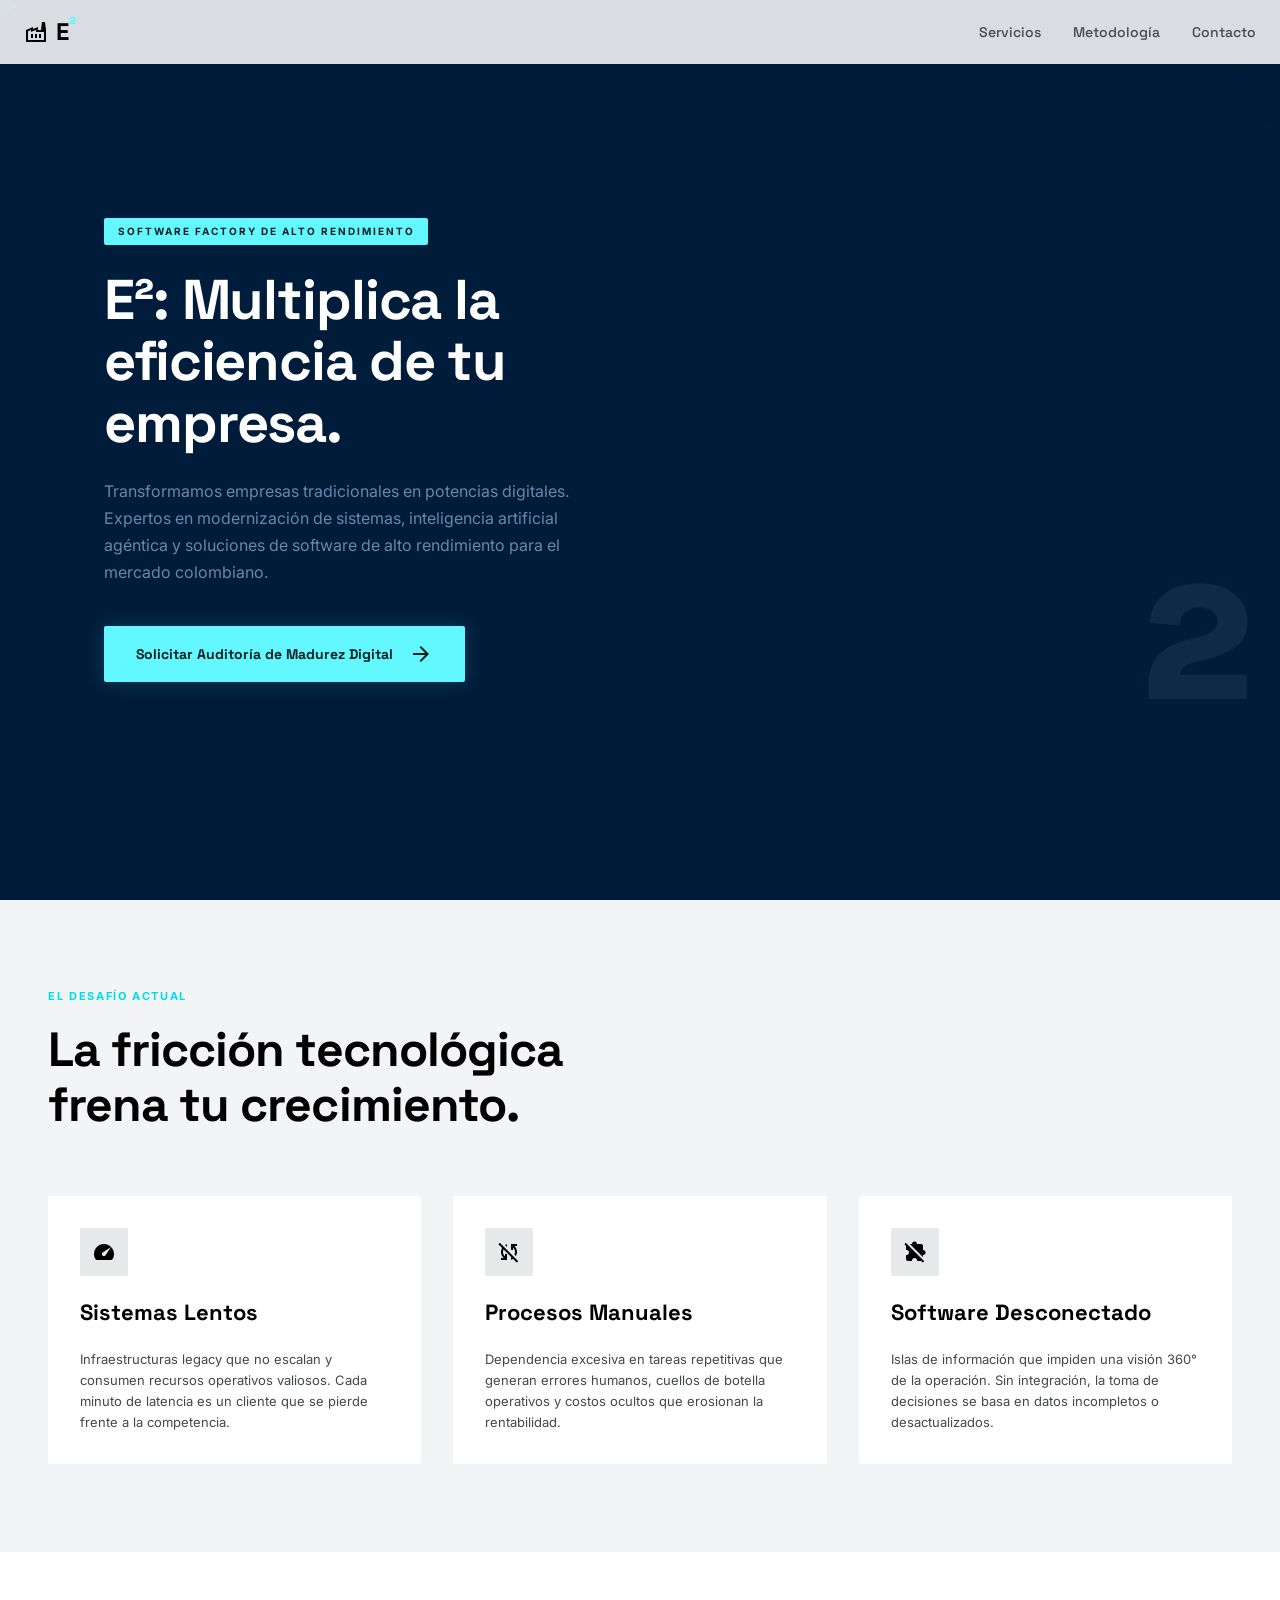
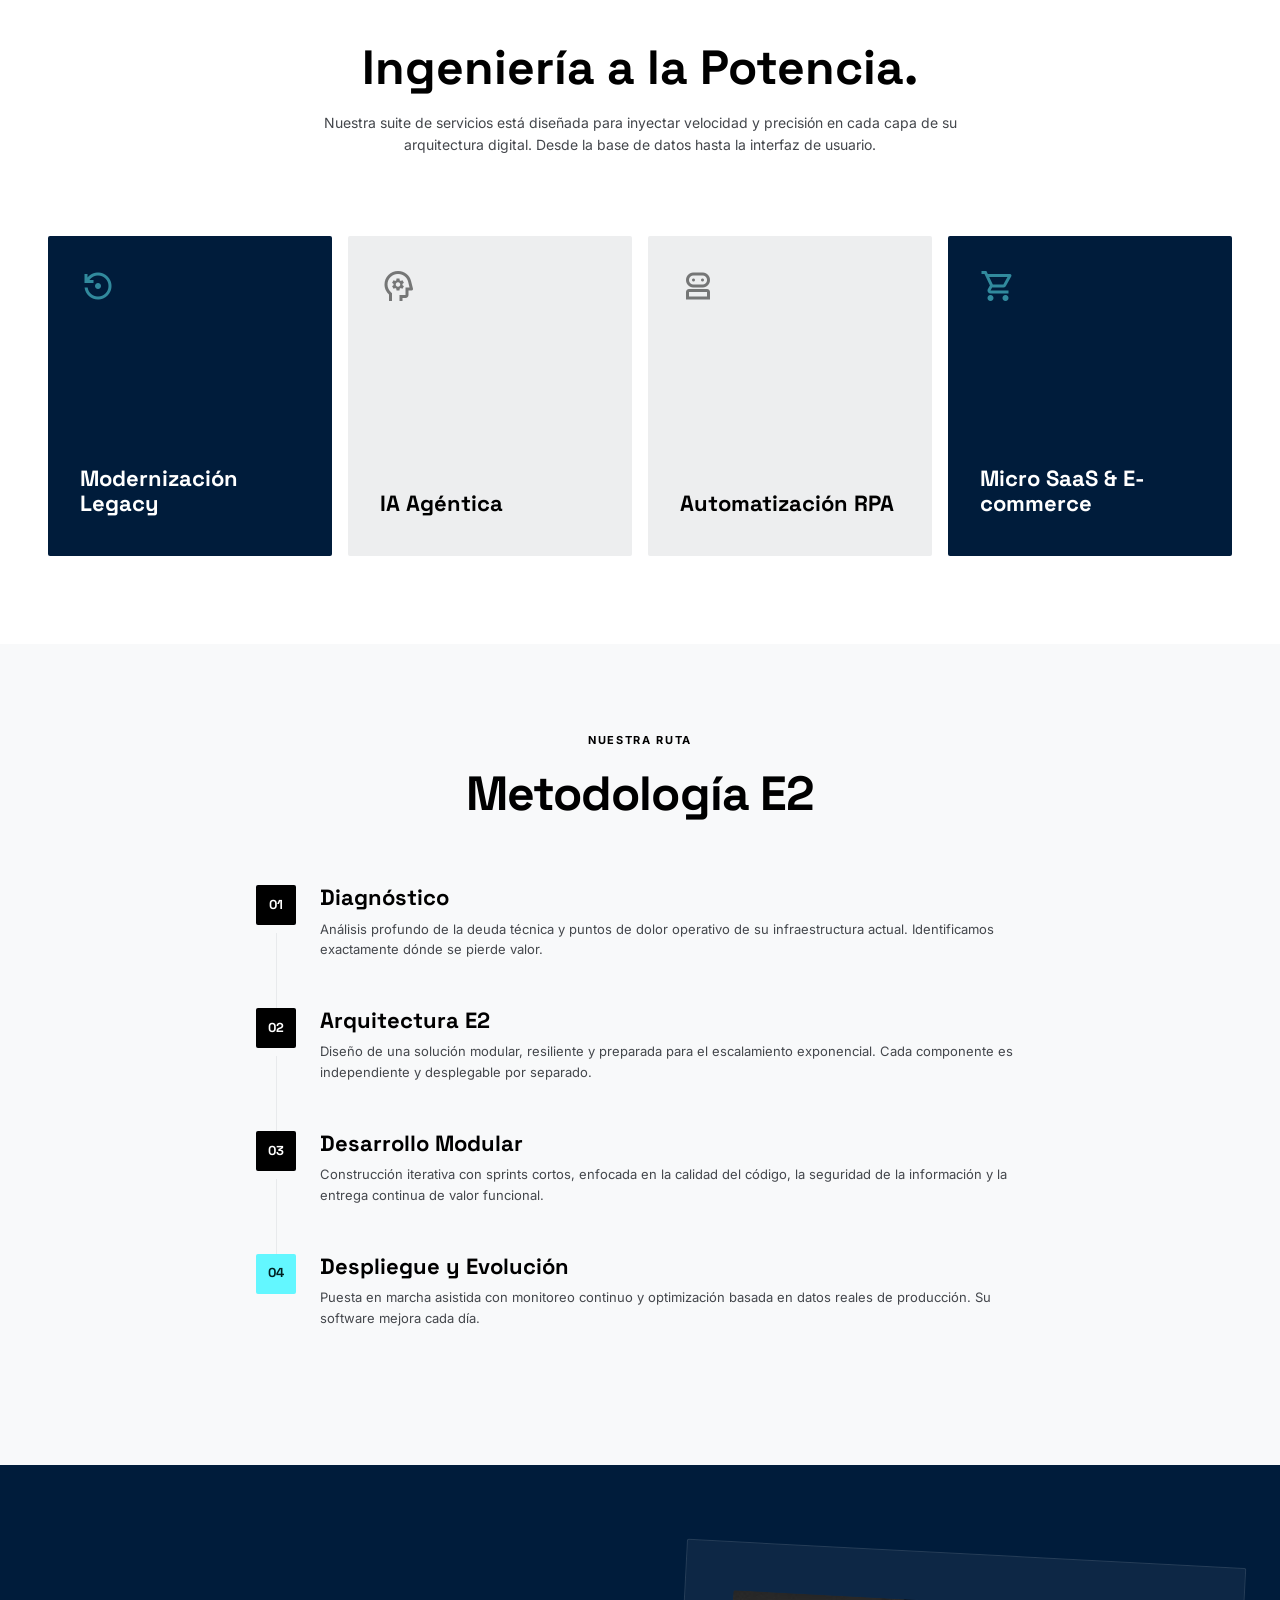
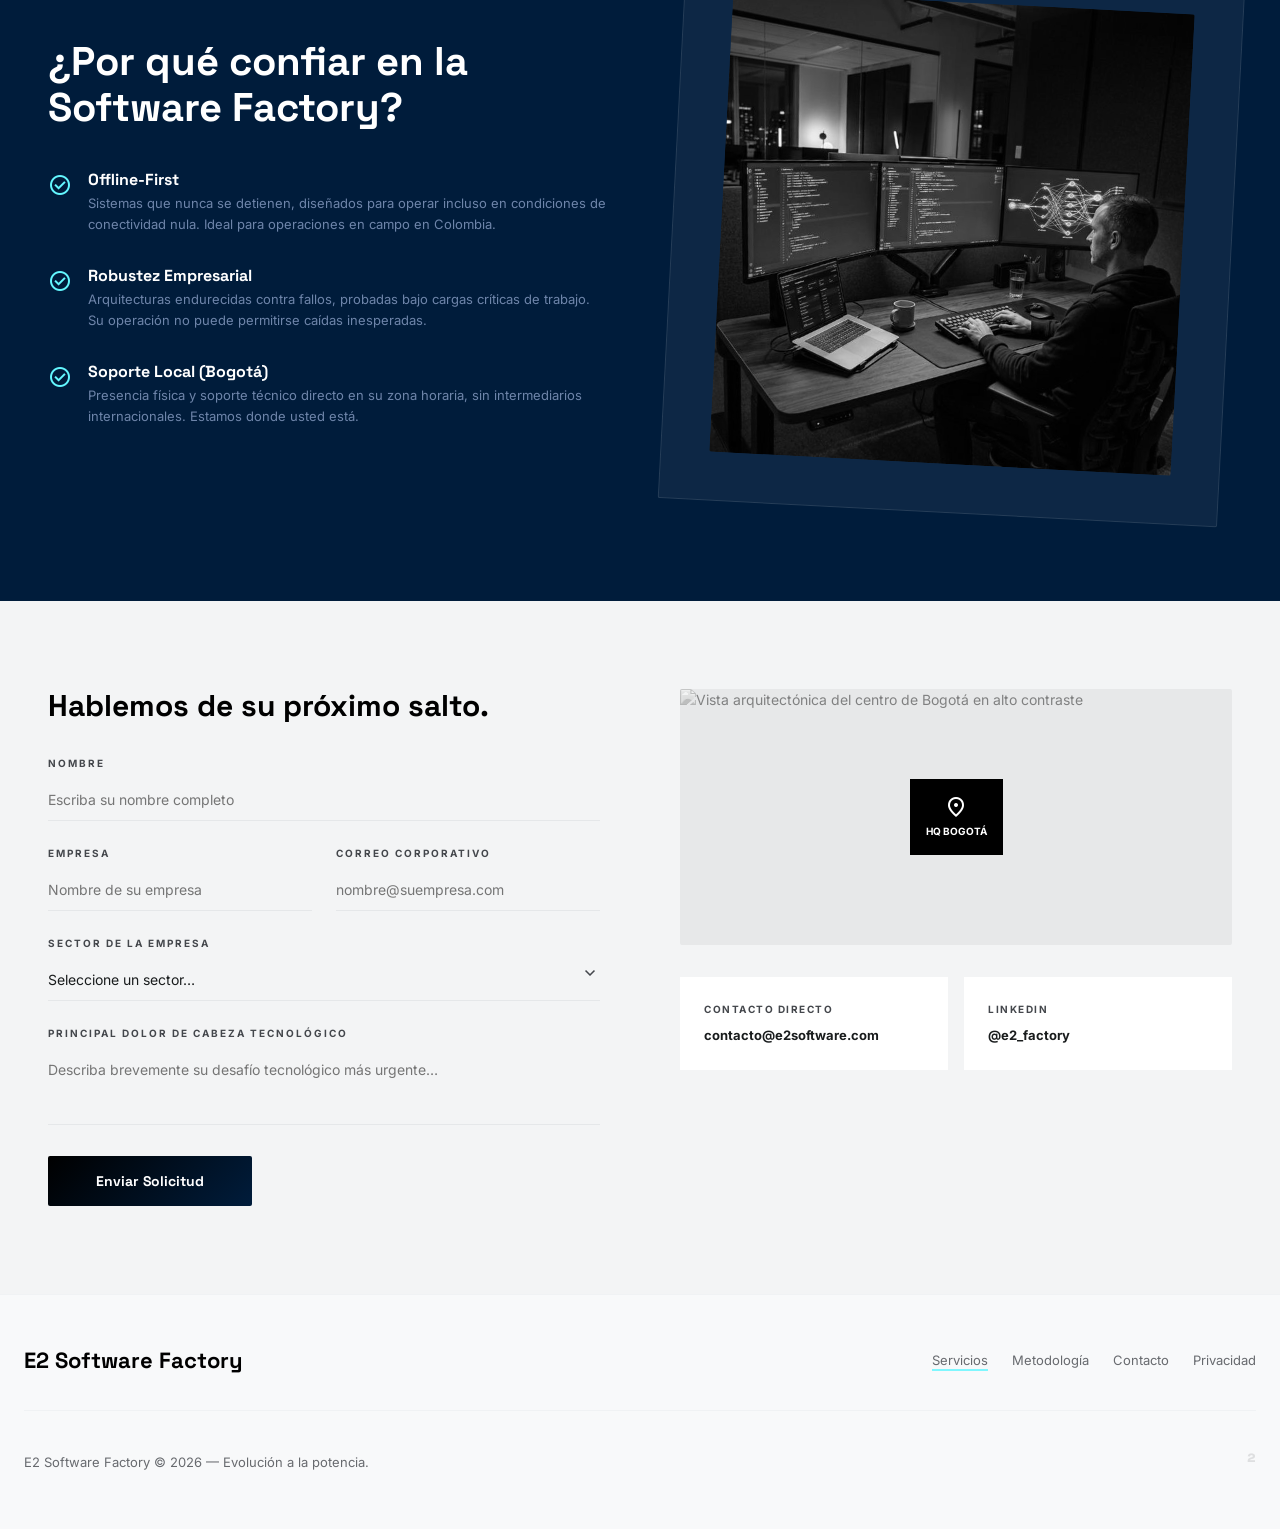
==== index.html @ f494ef1b "First commit" ====
<!DOCTYPE html>
<html lang="es">

<head>
  <meta charset="utf-8" />
  <meta name="viewport" content="width=device-width, initial-scale=1.0" />

  <!-- SEO -->
  <title>E2 Software Factory | Modernización de Sistemas &amp; IA Agéntica — Bogotá</title>
  <meta name="description"
    content="E2 Software Factory: expertos en modernización de sistemas legacy, inteligencia artificial agéntica y automatización RPA. Software de alto rendimiento para empresas en Bogotá, Colombia." />
  <meta name="keywords"
    content="Software Factory Bogotá, Modernización de Sistemas, IA Agéntica, RPA, Automatización, Desarrollo de Software Colombia, Micro SaaS, E-commerce" />
  <meta name="author" content="E2 Software Factory" />
  <meta name="robots" content="index, follow" />

  <!-- Open Graph -->
  <meta property="og:title" content="E2 Software Factory | Evolución a la Potencia" />
  <meta property="og:description"
    content="Transformamos empresas tradicionales en potencias digitales. Modernización legacy, IA agéntica y soluciones de alto rendimiento." />
  <meta property="og:type" content="website" />
  <meta property="og:locale" content="es_CO" />

  <!-- Stylesheets -->
  <link rel="stylesheet" href="css/main.css" />

  <!-- Preconnect for performance -->
  <link rel="preconnect" href="https://fonts.googleapis.com" />
  <link rel="preconnect" href="https://fonts.gstatic.com" crossorigin />
</head>

<body>

  <!-- ============================================================
       HEADER / NAVIGATION
       ============================================================ -->
  <header class="site-header" role="banner">
    <a href="#" class="site-header__logo" aria-label="E2 Software Factory — Inicio">
      <span class="material-symbols-outlined site-header__logo-icon">factory</span>
      <span class="site-header__logo-text">E<span class="site-header__logo-exponent">²</span></span>
    </a>

    <nav class="site-header__nav" aria-label="Navegación principal">
      <a class="site-header__nav-link site-header__nav-link--active" href="#servicios" data-scroll>Servicios</a>
      <a class="site-header__nav-link" href="#metodologia" data-scroll>Metodología</a>
      <a class="site-header__nav-link" href="#contacto" data-scroll>Contacto</a>
    </nav>

    <button class="site-header__menu-btn" id="menu-toggle" aria-label="Abrir menú">
      <span class="material-symbols-outlined">menu</span>
    </button>
  </header>

  <!-- Mobile Nav Overlay -->
  <div class="mobile-nav" id="mobile-nav" role="dialog" aria-label="Menú de navegación">
    <button class="mobile-nav__close" id="mobile-nav-close" aria-label="Cerrar menú">
      <span class="material-symbols-outlined">close</span>
    </button>
    <a class="mobile-nav__link" href="#servicios" data-scroll>Servicios</a>
    <a class="mobile-nav__link" href="#metodologia" data-scroll>Metodología</a>
    <a class="mobile-nav__link" href="#contacto" data-scroll>Contacto</a>
  </div>

  <main>
    <!-- ============================================================
         HERO
         ============================================================ -->
    <section class="hero" id="inicio">
      <div class="hero__bg">
        <img class="hero__bg-img" loading="eager"
          alt="Red abstracta de tecnología con nodos brillantes en tonos de azul profundo"
          src="https://lh3.googleusercontent.com/aida-public/[base64]" />
        <div class="hero__bg-overlay"></div>
      </div>

      <div class="hero__content">
        <span class="hero__tag">Software Factory de Alto Rendimiento</span>
        <h1 class="hero__title">E²: Multiplica la eficiencia de tu empresa.</h1>
        <p class="hero__subtitle">
          Transformamos empresas tradicionales en potencias digitales. Expertos en modernización de sistemas,
          inteligencia artificial agéntica y soluciones de software de alto rendimiento para el mercado colombiano.
        </p>
        <button class="hero__cta" onclick="document.getElementById('contacto').scrollIntoView({behavior:'smooth'})">
          Solicitar Auditoría de Madurez Digital
          <span class="material-symbols-outlined hero__cta-icon">arrow_forward</span>
        </button>
      </div>

      <div class="hero__exponent" aria-hidden="true">²</div>
    </section>

    <!-- ============================================================
         PROBLEM – "El Desafío Actual"
         ============================================================ -->
    <section class="problem" id="desafio">
      <div class="container">
        <div class="problem__header reveal">
          <span class="problem__label">El Desafío Actual</span>
          <h2 class="problem__title">La fricción tecnológica frena tu crecimiento.</h2>
        </div>

        <div class="problem__grid reveal-stagger">
          <!-- Card 1 -->
          <div class="problem__card reveal">
            <div class="problem__card-icon-wrap">
              <span class="material-symbols-outlined filled problem__card-icon">speed</span>
            </div>
            <h3 class="problem__card-title">Sistemas Lentos</h3>
            <p class="problem__card-text">
              Infraestructuras legacy que no escalan y consumen recursos operativos valiosos. Cada minuto de latencia
              es un cliente que se pierde frente a la competencia.
            </p>
          </div>

          <!-- Card 2 -->
          <div class="problem__card reveal">
            <div class="problem__card-icon-wrap">
              <span class="material-symbols-outlined filled problem__card-icon">sync_disabled</span>
            </div>
            <h3 class="problem__card-title">Procesos Manuales</h3>
            <p class="problem__card-text">
              Dependencia excesiva en tareas repetitivas que generan errores humanos, cuellos de botella operativos
              y costos ocultos que erosionan la rentabilidad.
            </p>
          </div>

          <!-- Card 3 -->
          <div class="problem__card reveal">
            <div class="problem__card-icon-wrap">
              <span class="material-symbols-outlined filled problem__card-icon">extension_off</span>
            </div>
            <h3 class="problem__card-title">Software Desconectado</h3>
            <p class="problem__card-text">
              Islas de información que impiden una visión 360° de la operación. Sin integración, la toma de
              decisiones se basa en datos incompletos o desactualizados.
            </p>
          </div>
        </div>
      </div>
    </section>

    <!-- ============================================================
         SERVICES – "Ingeniería a la Potencia"
         ============================================================ -->
    <section class="services" id="servicios">
      <div class="container">
        <div class="services__header reveal">
          <h2 class="services__title">Ingeniería a la Potencia.</h2>
          <p class="services__subtitle">
            Nuestra suite de servicios está diseñada para inyectar velocidad y precisión en cada capa de su
            arquitectura digital. Desde la base de datos hasta la interfaz de usuario.
          </p>
        </div>

        <div class="services__grid reveal-stagger">
          <!-- Service 1 — Dark -->
          <div class="service-card service-card--dark reveal">
            <span class="material-symbols-outlined service-card__icon">settings_backup_restore</span>
            <div class="service-card__body">
              <h3 class="service-card__title">Modernización Legacy</h3>
              <p class="service-card__desc">
                Transición fluida de monolitos antiguos a arquitecturas de microservicios modernas y escalables.
                Migramos sin interrumpir su operación.
              </p>
            </div>
            <span class="service-card__exponent" aria-hidden="true">²</span>
          </div>

          <!-- Service 2 — Light -->
          <div class="service-card service-card--light reveal">
            <span class="material-symbols-outlined service-card__icon">psychology</span>
            <div class="service-card__body">
              <h3 class="service-card__title">IA Agéntica</h3>
              <p class="service-card__desc">
                Implementación de agentes autónomos de inteligencia artificial que resuelven problemas complejos
                sin intervención humana constante.
              </p>
            </div>
          </div>

          <!-- Service 3 — Light -->
          <div class="service-card service-card--light reveal">
            <span class="material-symbols-outlined service-card__icon">robot_2</span>
            <div class="service-card__body">
              <h3 class="service-card__title">Automatización RPA</h3>
              <p class="service-card__desc">
                Robots de software diseñados para ejecutar flujos de trabajo críticos con precisión absoluta
                y tasa de error cero.
              </p>
            </div>
          </div>

          <!-- Service 4 — Dark -->
          <div class="service-card service-card--dark reveal">
            <span class="material-symbols-outlined service-card__icon">shopping_cart</span>
            <div class="service-card__body">
              <h3 class="service-card__title">Micro SaaS &amp; E-commerce</h3>
              <p class="service-card__desc">
                Plataformas de venta transaccional de alto rendimiento optimizadas para conversión y recompra
                en el mercado latinoamericano.
              </p>
            </div>
            <span class="service-card__exponent" aria-hidden="true">²</span>
          </div>
        </div>
      </div>
    </section>

    <!-- ============================================================
         METHODOLOGY – "Nuestra Ruta"
         ============================================================ -->
    <section class="methodology" id="metodologia">
      <div class="container">
        <div class="methodology__header reveal">
          <span class="methodology__label">Nuestra Ruta</span>
          <h2 class="methodology__title">Metodología E2</h2>
        </div>

        <div class="timeline">
          <!-- Step 01 -->
          <div class="timeline__step reveal">
            <div class="timeline__marker">
              <div class="timeline__number">01</div>
              <div class="timeline__line"></div>
            </div>
            <div class="timeline__content">
              <h3 class="timeline__step-title">Diagnóstico</h3>
              <p class="timeline__step-text">
                Análisis profundo de la deuda técnica y puntos de dolor operativo de su infraestructura actual.
                Identificamos exactamente dónde se pierde valor.
              </p>
            </div>
          </div>

          <!-- Step 02 -->
          <div class="timeline__step reveal">
            <div class="timeline__marker">
              <div class="timeline__number">02</div>
              <div class="timeline__line"></div>
            </div>
            <div class="timeline__content">
              <h3 class="timeline__step-title">Arquitectura E2</h3>
              <p class="timeline__step-text">
                Diseño de una solución modular, resiliente y preparada para el escalamiento exponencial. Cada
                componente es independiente y desplegable por separado.
              </p>
            </div>
          </div>

          <!-- Step 03 -->
          <div class="timeline__step reveal">
            <div class="timeline__marker">
              <div class="timeline__number">03</div>
              <div class="timeline__line"></div>
            </div>
            <div class="timeline__content">
              <h3 class="timeline__step-title">Desarrollo Modular</h3>
              <p class="timeline__step-text">
                Construcción iterativa con sprints cortos, enfocada en la calidad del código, la seguridad de la
                información y la entrega continua de valor funcional.
              </p>
            </div>
          </div>

          <!-- Step 04 (Final) -->
          <div class="timeline__step timeline__step--final reveal">
            <div class="timeline__marker">
              <div class="timeline__number">04</div>
            </div>
            <div class="timeline__content">
              <h3 class="timeline__step-title">Despliegue y Evolución</h3>
              <p class="timeline__step-text">
                Puesta en marcha asistida con monitoreo continuo y optimización basada en datos reales de
                producción. Su software mejora cada día.
              </p>
            </div>
          </div>
        </div>
      </div>
    </section>

    <!-- ============================================================
         WHY E2
         ============================================================ -->
    <section class="why-e2" id="por-que">
      <div class="container">
        <div class="why-e2__grid">
          <div class="why-e2__content reveal">
            <h2 class="why-e2__title">¿Por qué confiar en la Software Factory?</h2>
            <ul class="why-e2__list">
              <li class="why-e2__item">
                <span class="material-symbols-outlined why-e2__item-icon">check_circle</span>
                <div>
                  <h4 class="why-e2__item-title">Offline-First</h4>
                  <p class="why-e2__item-text">
                    Sistemas que nunca se detienen, diseñados para operar incluso en condiciones de conectividad
                    nula. Ideal para operaciones en campo en Colombia.
                  </p>
                </div>
              </li>
              <li class="why-e2__item">
                <span class="material-symbols-outlined why-e2__item-icon">check_circle</span>
                <div>
                  <h4 class="why-e2__item-title">Robustez Empresarial</h4>
                  <p class="why-e2__item-text">
                    Arquitecturas endurecidas contra fallos, probadas bajo cargas críticas de trabajo. Su
                    operación no puede permitirse caídas inesperadas.
                  </p>
                </div>
              </li>
              <li class="why-e2__item">
                <span class="material-symbols-outlined why-e2__item-icon">check_circle</span>
                <div>
                  <h4 class="why-e2__item-title">Soporte Local (Bogotá)</h4>
                  <p class="why-e2__item-text">
                    Presencia física y soporte técnico directo en su zona horaria, sin intermediarios
                    internacionales. Estamos donde usted está.
                  </p>
                </div>
              </li>
            </ul>
          </div>

          <div class="why-e2__visual reveal">
            <div class="why-e2__img-frame">
              <img class="why-e2__img" loading="lazy"
                alt="Estación de trabajo de ingeniería de software con monitores mostrando código y visualizaciones de datos"
                src="assets/software-workspace.png" />
            </div>
          </div>
        </div>
      </div>
    </section>

    <!-- ============================================================
         CONTACT
         ============================================================ -->
    <section class="contact" id="contacto">
      <div class="container">
        <div class="contact__grid">
          <!-- Left: Form -->
          <div>
            <h2 class="contact__title reveal">Hablemos de su próximo salto.</h2>

            <form class="contact-form reveal" id="contact-form" novalidate>
              <!-- Nombre -->
              <div class="contact-form__group">
                <label class="contact-form__label" for="field-nombre">Nombre</label>
                <input class="contact-form__input" type="text" id="field-nombre"
                  placeholder="Escriba su nombre completo" autocomplete="name" />
                <span class="contact-form__error"></span>
              </div>

              <!-- Empresa + Email -->
              <div class="contact-form__row">
                <div class="contact-form__group">
                  <label class="contact-form__label" for="field-empresa">Empresa</label>
                  <input class="contact-form__input" type="text" id="field-empresa" placeholder="Nombre de su empresa"
                    autocomplete="organization" />
                  <span class="contact-form__error"></span>
                </div>
                <div class="contact-form__group">
                  <label class="contact-form__label" for="field-email">Correo Corporativo</label>
                  <input class="contact-form__input" type="email" id="field-email" placeholder="nombre@suempresa.com"
                    autocomplete="email" />
                  <span class="contact-form__error"></span>
                </div>
              </div>

              <!-- Sector -->
              <div class="contact-form__group">
                <label class="contact-form__label" for="field-sector">Sector de la Empresa</label>
                <div class="contact-form__select-wrap">
                  <select class="contact-form__select" id="field-sector">
                    <option value="">Seleccione un sector…</option>
                    <option value="manufactura">Manufactura e Industria</option>
                    <option value="retail">Retail y Comercio</option>
                    <option value="logistica">Logística y Transporte</option>
                    <option value="financiero">Servicios Financieros</option>
                    <option value="salud">Salud y Farmacéutica</option>
                    <option value="agro">Agroindustria</option>
                    <option value="inmobiliario">Sector Inmobiliario</option>
                    <option value="educacion">Educación</option>
                    <option value="gobierno">Gobierno y Sector Público</option>
                    <option value="otro">Otro</option>
                  </select>
                </div>
                <span class="contact-form__error"></span>
              </div>

              <!-- Dolor -->
              <div class="contact-form__group">
                <label class="contact-form__label" for="field-dolor">Principal dolor de cabeza tecnológico</label>
                <textarea class="contact-form__textarea" id="field-dolor" rows="3"
                  placeholder="Describa brevemente su desafío tecnológico más urgente…"></textarea>
                <span class="contact-form__error"></span>
              </div>

              <button class="contact-form__submit" type="submit">Enviar Solicitud</button>
            </form>

            <div class="contact-form__success" id="form-success">
              <strong>¡Solicitud recibida!</strong> Nuestro equipo de ingeniería revisará su caso y se comunicará con
              usted en las próximas 24 horas hábiles. Gracias por confiar en E2.
            </div>
          </div>

          <!-- Right: Map & Details -->
          <div class="contact__info reveal">
            <div class="contact__map">
              <img class="contact__map-img" loading="lazy"
                alt="Vista arquitectónica del centro de Bogotá en alto contraste"
                src="https://lh3.googleusercontent.com/aida-public/[base64]" />
              <div class="contact__map-pin">
                <div class="contact__map-badge">
                  <span class="material-symbols-outlined">location_on</span>
                  <span class="contact__map-badge-label">HQ Bogotá</span>
                </div>
              </div>
            </div>

            <div class="contact__details">
              <div class="contact__detail-card">
                <span class="contact__detail-label">Contacto Directo</span>
                <p class="contact__detail-value">contacto@e2software.com</p>
              </div>
              <div class="contact__detail-card">
                <span class="contact__detail-label">LinkedIn</span>
                <p class="contact__detail-value">@e2_factory</p>
              </div>
            </div>
          </div>
        </div>
      </div>
    </section>
  </main>

  <!-- ============================================================
       FOOTER
       ============================================================ -->
  <footer class="site-footer" role="contentinfo">
    <div class="site-footer__inner">
      <div class="site-footer__top">
        <span class="site-footer__brand">E2 Software Factory</span>
        <nav class="site-footer__links" aria-label="Enlaces del pie de página">
          <a class="site-footer__link site-footer__link--accent" href="#servicios" data-scroll>Servicios</a>
          <a class="site-footer__link" href="#metodologia" data-scroll>Metodología</a>
          <a class="site-footer__link" href="#contacto" data-scroll>Contacto</a>
          <a class="site-footer__link" href="#">Privacidad</a>
        </nav>
      </div>
      <div class="site-footer__bottom">
        <p class="site-footer__copy">E2 Software Factory © 2026 — Evolución a la potencia.</p>
        <span class="site-footer__exponent" aria-hidden="true">²</span>
      </div>
    </div>
  </footer>

  <!-- Scripts (deferred for performance) -->
  <script src="js/main.js" defer></script>
  <script src="js/navigation.js" defer></script>
  <script src="js/contact.js" defer></script>
</body>

</html>
---- css/main.css ----
/* ============================================================
   E2 Software Factory — Design System
   Based on DESIGN.md: "The Kinetic Architect"
   ============================================================ */

/* --- Google Fonts --- */
@import url('https://fonts.googleapis.com/css2?family=Space+Grotesk:wght@300;400;500;600;700&family=Inter:wght@300;400;500;600;700&display=swap');
@import url('https://fonts.googleapis.com/css2?family=Material+Symbols+Outlined:wght,FILL@100..700,0..1&display=swap');

/* --- Component Imports --- */
@import 'components/navigation.css';
@import 'components/hero.css';
@import 'components/problem.css';
@import 'components/services.css';
@import 'components/methodology.css';
@import 'components/contact.css';
@import 'components/ui.css';

/* ============================================================
   1. CSS Custom Properties (Design Tokens)
   ============================================================ */
:root {
  /* --- Surface Hierarchy (No-Line Rule) --- */
  --surface:                 #f8f9fa; /* Base Layer – The canvas */
  --surface-container-low:   #f3f4f5; /* Secondary Tier – Sidebars, utility */
  --surface-container:       #edeeef;
  --surface-container-high:  #e7e8e9;
  --surface-container-highest:#e1e3e4;
  --surface-container-lowest:#ffffff; /* Action Tier – Focal cards */
  --surface-dim:             #d9dadb;
  --surface-bright:          #f8f9fa;
  --surface-variant:         #e1e3e4; /* Blue-tinted neutral (never plain gray) */

  /* --- Core Brand --- */
  --primary:                 #000000;
  --primary-container:       #001c3b; /* Deep-space blue */
  --on-primary:              #ffffff;
  --on-primary-container:    #6e85aa;
  --on-primary-fixed:        #001c3b;
  --on-primary-fixed-variant:#30486a;
  --primary-fixed:           #d5e3ff;
  --primary-fixed-dim:       #b0c8f0;
  --inverse-primary:         #b0c8f0;

  /* --- Secondary --- */
  --secondary:               #396093;
  --on-secondary:            #ffffff;
  --secondary-container:     #a0c6ff;
  --on-secondary-container:  #2a5284;
  --secondary-fixed:         #d4e3ff;
  --secondary-fixed-dim:     #a5c8ff;

  /* --- Tertiary / Electric Cyan Accent --- */
  --tertiary:                #000000;
  --tertiary-container:      #002021;
  --on-tertiary:             #ffffff;
  --on-tertiary-container:   #009299;
  --tertiary-fixed:          #63f7ff; /* ★ ELECTRIC CYAN – Signature Glow */
  --tertiary-fixed-dim:      #00dce5;
  --on-tertiary-fixed:       #002021;
  --on-tertiary-fixed-variant:#004f53;

  /* --- Semantic --- */
  --error:                   #ba1a1a;
  --error-container:         #ffdad6;
  --on-error:                #ffffff;
  --on-error-container:      #93000a;
  --on-background:           #191c1d;
  --on-surface:              #191c1d;
  --on-surface-variant:      #44474c; /* Body text color – never pure black */
  --outline:                 #74777c;
  --outline-variant:         #c4c6cc; /* Ghost borders at 15% opacity */
  --inverse-surface:         #2e3132;
  --inverse-on-surface:      #f0f1f2;
  --surface-tint:            #485f83;

  /* --- Typography --- */
  --font-headline:           'Space Grotesk', sans-serif; /* Industrial voice */
  --font-body:               'Inter', sans-serif;         /* Operational voice */

  /* --- Type Scale --- */
  --display-lg:   3.5rem;   /* Hero moments, tight letter-spacing */
  --display-md:   2.8rem;
  --headline-lg:  2rem;
  --headline-md:  1.75rem;
  --title-lg:     1.375rem;
  --title-md:     1rem;
  --body-lg:      1rem;
  --body-md:      0.875rem;
  --body-sm:      0.8125rem;
  --label-lg:     0.875rem;
  --label-md:     0.75rem;
  --label-sm:     0.6875rem; /* Tiny uppercase labels, +10% tracking */

  /* --- Spacing Scale --- */
  --space-1:  0.25rem;
  --space-2:  0.5rem;
  --space-3:  0.75rem;
  --space-4:  1rem;
  --space-5:  1.25rem;
  --space-6:  1.5rem;
  --space-8:  1.75rem;  /* Card header/body gap */
  --space-10: 2.5rem;
  --space-12: 3rem;
  --space-16: 4rem;
  --space-20: 5rem;
  --space-24: 5.5rem;  /* Major section gap */

  /* --- Border Radius (Engineered, not rounded) --- */
  --radius-sm:  0.125rem;
  --radius-md:  0.375rem;
  --radius-lg:  0.25rem;
  --radius-xl:  0.5rem;

  /* --- Elevation (Tonal Layering, not shadows) --- */
  --shadow-ambient: 0px 24px 48px rgba(0, 28, 59, 0.08); /* Blue-tinted ambient */
  --shadow-glow:    0 0 20px rgba(99, 247, 255, 0.15);    /* Electric cyan glow */
  --shadow-input:   0 4px 8px rgba(99, 247, 255, 0.12);   /* Input focus glow */

  /* --- Transitions --- */
  --ease-kinetic: cubic-bezier(0.22, 1, 0.36, 1);
  --duration-fast: 200ms;
  --duration-normal: 300ms;
  --duration-slow: 500ms;
}


/* ============================================================
   2. CSS Reset & Base
   ============================================================ */
*,
*::before,
*::after {
  margin: 0;
  padding: 0;
  box-sizing: border-box;
}

html {
  scroll-behavior: smooth;
  -webkit-font-smoothing: antialiased;
  -moz-osx-font-smoothing: grayscale;
  text-rendering: optimizeLegibility;
}

body {
  font-family: var(--font-body);
  font-size: var(--body-md);
  color: var(--on-surface);
  background-color: var(--surface);
  line-height: 1.6;
  min-height: 100dvh;
}

img {
  max-width: 100%;
  height: auto;
  display: block;
}

a {
  text-decoration: none;
  color: inherit;
  transition: color var(--duration-fast) var(--ease-kinetic);
}

h1, h2, h3, h4, h5, h6 {
  font-family: var(--font-headline);
  line-height: 1.15;
  color: var(--primary);
}

/* --- Material Symbols --- */
.material-symbols-outlined {
  font-variation-settings: 'FILL' 0, 'wght' 400, 'GRAD' 0, 'opsz' 24;
  vertical-align: middle;
  user-select: none;
}

.material-symbols-outlined.filled {
  font-variation-settings: 'FILL' 1, 'wght' 400, 'GRAD' 0, 'opsz' 24;
}

/* --- Utility Classes --- */
.container {
  width: 100%;
  max-width: 80rem;
  margin-inline: auto;
  padding-inline: 1.5rem;
}

.sr-only {
  position: absolute;
  width: 1px;
  height: 1px;
  padding: 0;
  margin: -1px;
  overflow: hidden;
  clip: rect(0, 0, 0, 0);
  white-space: nowrap;
  border: 0;
}

/* Label utility – "Architectural Blueprint" look */
.label-upper {
  font-family: var(--font-body);
  font-size: var(--label-sm);
  font-weight: 700;
  text-transform: uppercase;
  letter-spacing: 0.2em;
}
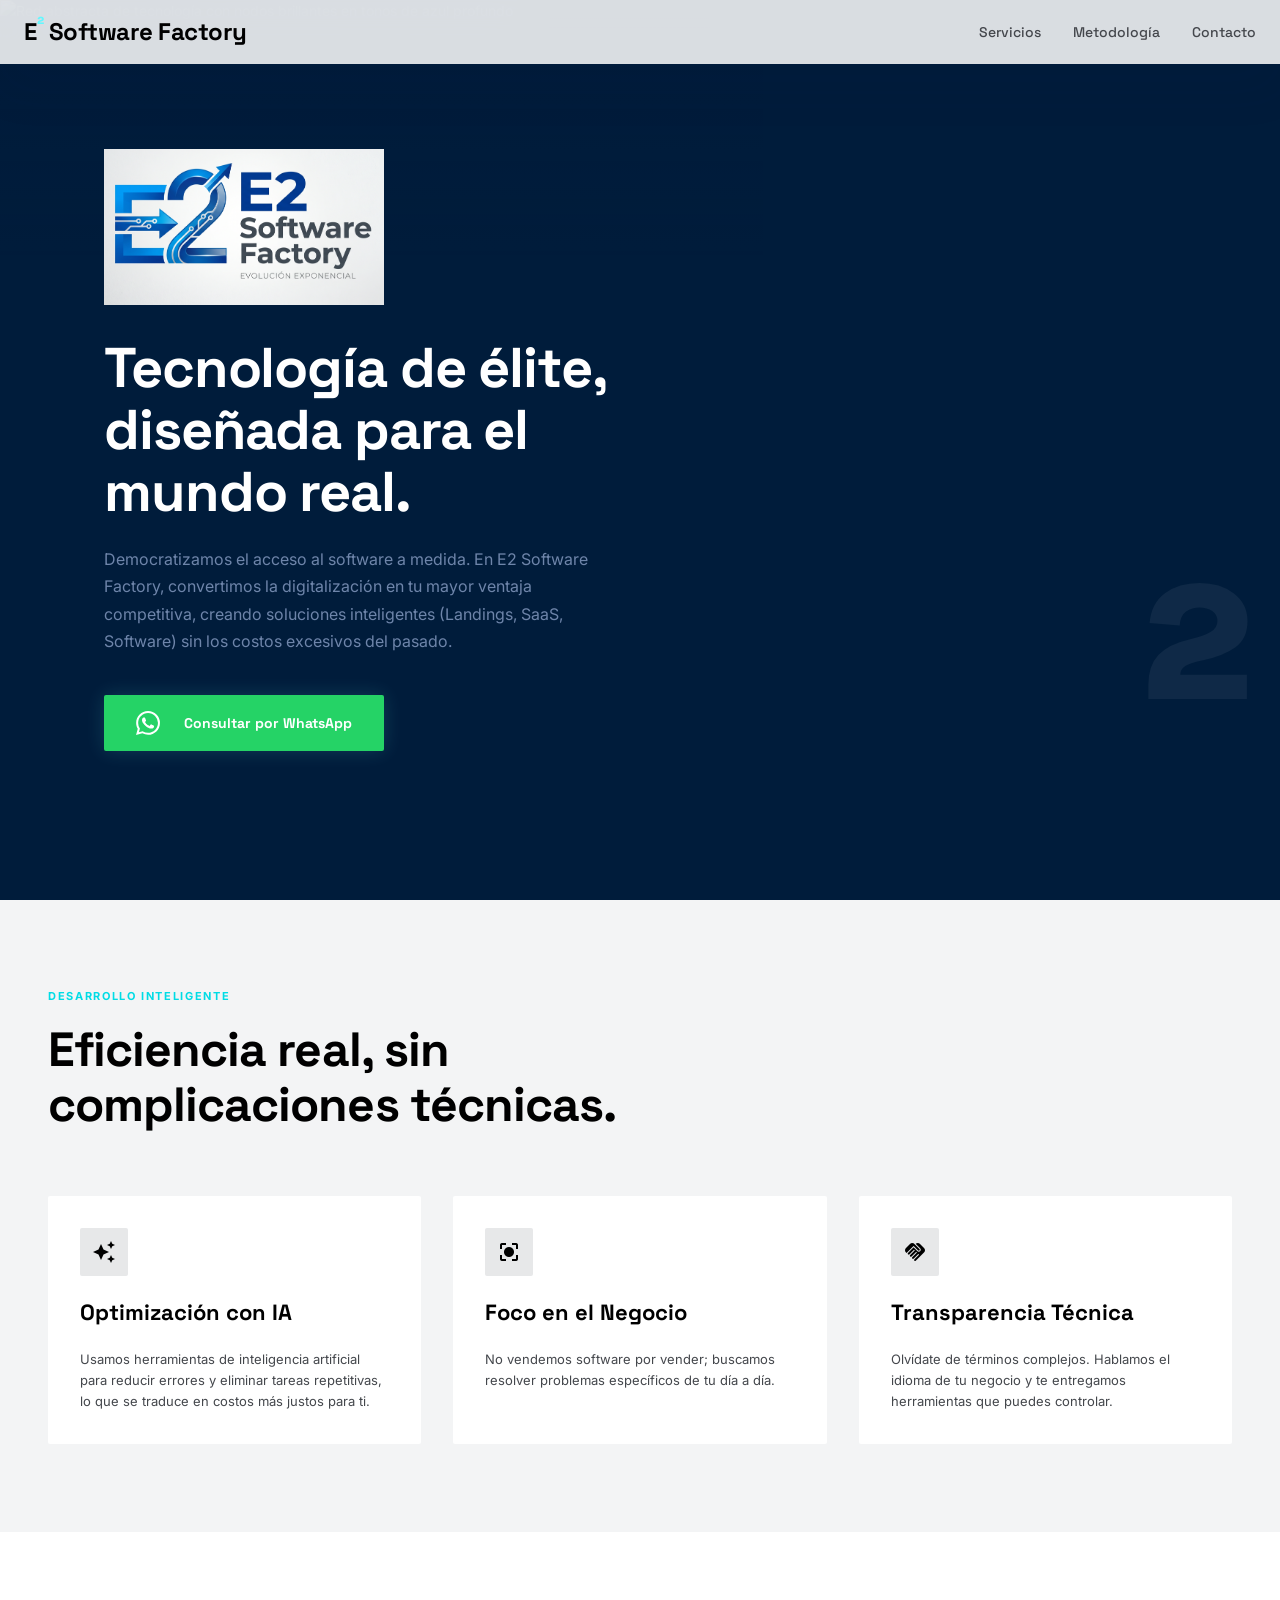
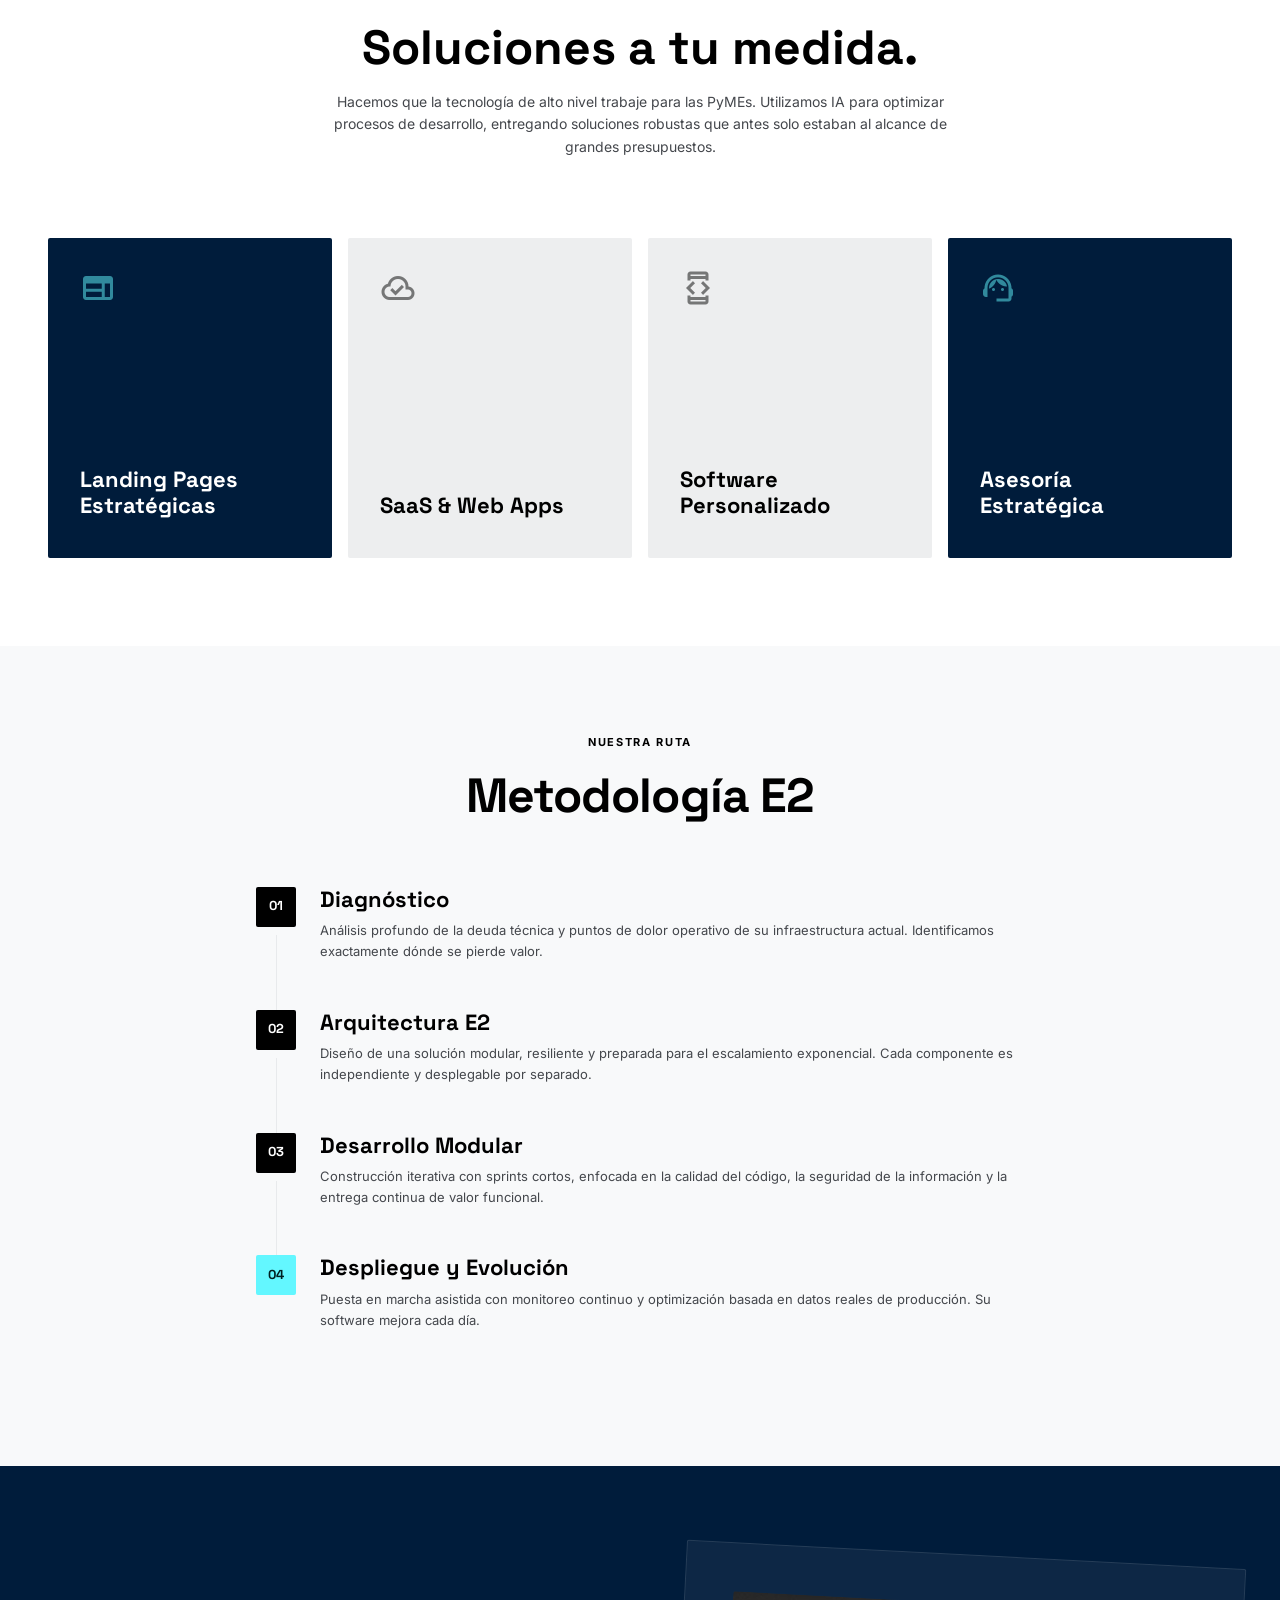
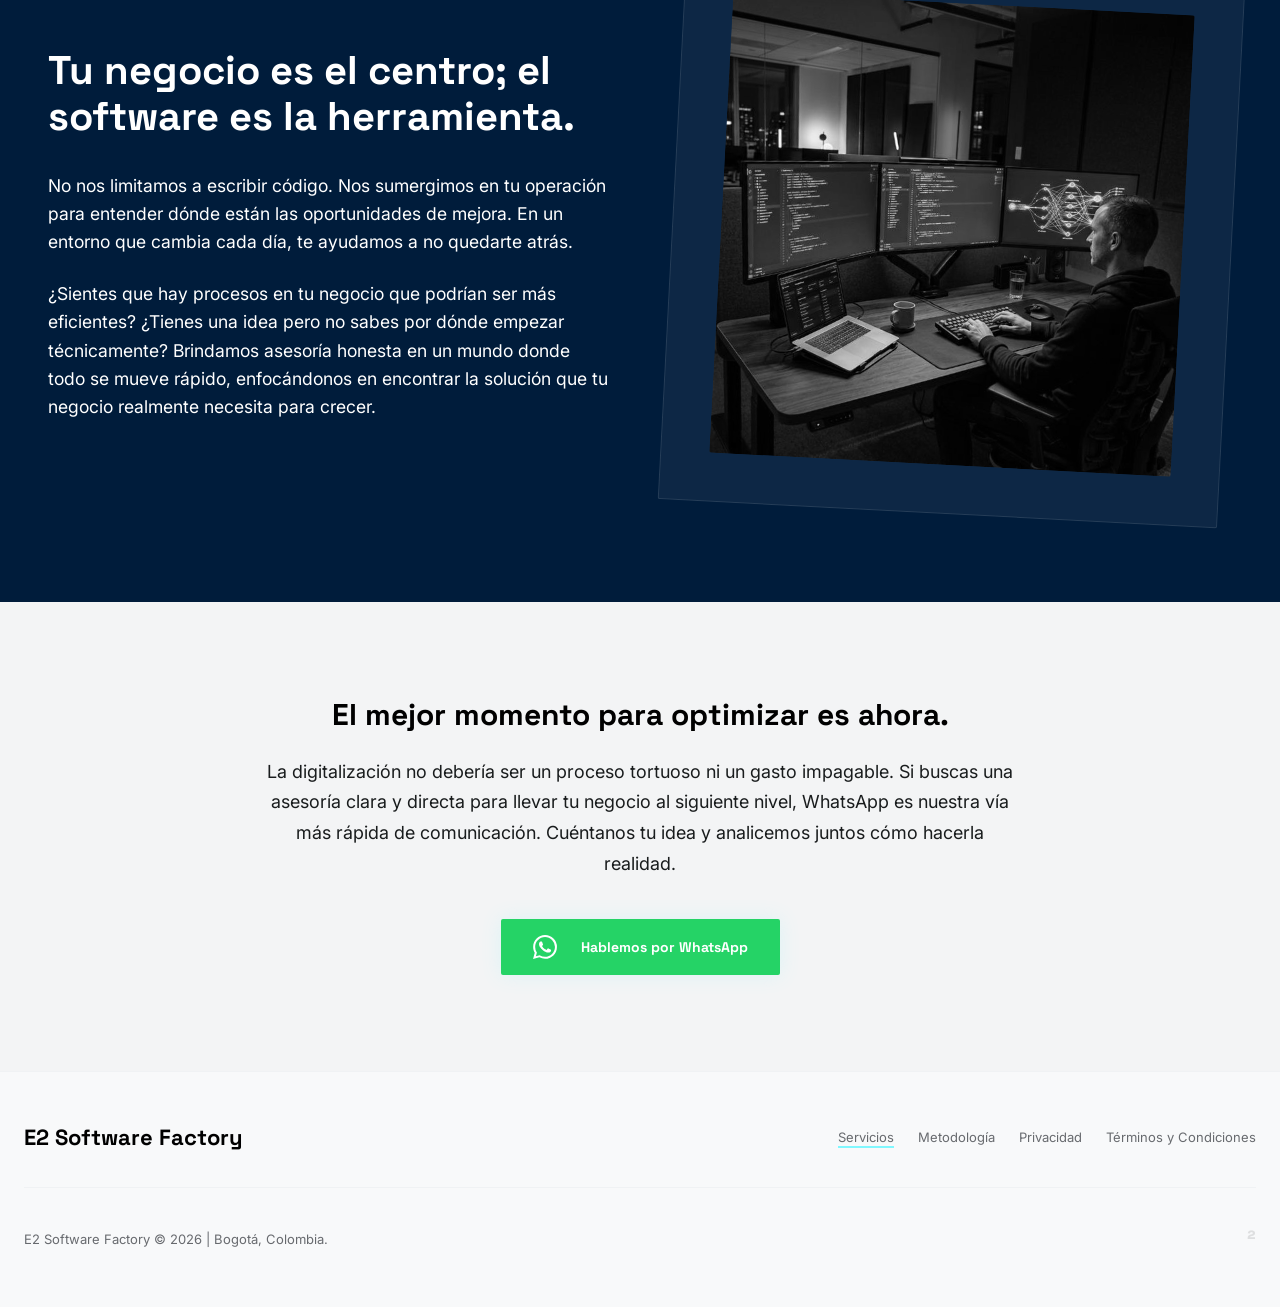
==== commit b659cbea: "feat: add legal pages, update branding, and optimize landing page with new assets and WhatsApp CTA." ====
--- a/index.html
+++ b/index.html
@@ -6,7 +6,9 @@
   <meta name="viewport" content="width=device-width, initial-scale=1.0" />
 
   <!-- SEO -->
-  <title>E2 Software Factory | Modernización de Sistemas &amp; IA Agéntica — Bogotá</title>
+  <link rel="icon" href="assets/favicon.ico" type="image/x-icon" />
+  <link rel="shortcut icon" href="assets/favicon.ico" type="image/x-icon" />
+  <title>E2 Software Factory | Modernización de Sistemas &amp; IA Agéntica - Bogotá</title>
   <meta name="description"
     content="E2 Software Factory: expertos en modernización de sistemas legacy, inteligencia artificial agéntica y automatización RPA. Software de alto rendimiento para empresas en Bogotá, Colombia." />
   <meta name="keywords"
@@ -20,6 +22,18 @@
     content="Transformamos empresas tradicionales en potencias digitales. Modernización legacy, IA agéntica y soluciones de alto rendimiento." />
   <meta property="og:type" content="website" />
   <meta property="og:locale" content="es_CO" />
+  <meta property="og:url" content="https://www.e2software.dev" />
+  <meta property="og:image" content="https://www.e2software.dev/assets/logo.png" />
+
+  <!-- Twitter Cards -->
+  <meta name="twitter:card" content="summary_large_image" />
+  <meta name="twitter:title" content="E2 Software Factory | Evolución a la Potencia" />
+  <meta name="twitter:description"
+    content="Transformamos empresas tradicionales en potencias digitales. Modernización legacy, IA agéntica y soluciones de alto rendimiento." />
+  <meta name="twitter:image" content="https://www.e2software.dev/assets/logo.png" />
+
+  <!-- Canonical -->
+  <link rel="canonical" href="https://www.e2software.dev" />
 
   <!-- Stylesheets -->
   <link rel="stylesheet" href="css/main.css" />
@@ -36,8 +50,8 @@
        ============================================================ -->
   <header class="site-header" role="banner">
     <a href="#" class="site-header__logo" aria-label="E2 Software Factory — Inicio">
-      <span class="material-symbols-outlined site-header__logo-icon">factory</span>
-      <span class="site-header__logo-text">E<span class="site-header__logo-exponent">²</span></span>
+      <span class="site-header__logo-text">E<span class="site-header__logo-exponent">²</span> Software Factory</span>
+      <!-- <span class="material-symbols-outlined site-header__logo-icon">factory</span> -->
     </a>
 
     <nav class="site-header__nav" aria-label="Navegación principal">
@@ -74,16 +88,25 @@
       </div>
 
       <div class="hero__content">
-        <span class="hero__tag">Software Factory de Alto Rendimiento</span>
-        <h1 class="hero__title">E²: Multiplica la eficiencia de tu empresa.</h1>
+        <img src="assets/logo.png"
+          alt="E2 Software Factory - Empresa de Desarrollo de Software, IA y Automatización en Bogotá"
+          style="max-width: 280px; width: 100%; height: auto; margin-bottom: 2rem; display: block;" width="280"
+          height="93" />
+        <h1 class="hero__title">Tecnología de élite, diseñada para el mundo real.</h1>
         <p class="hero__subtitle">
-          Transformamos empresas tradicionales en potencias digitales. Expertos en modernización de sistemas,
-          inteligencia artificial agéntica y soluciones de software de alto rendimiento para el mercado colombiano.
+          Democratizamos el acceso al software a medida. En E2 Software Factory, convertimos la digitalización en tu
+          mayor ventaja competitiva, creando soluciones inteligentes (Landings, SaaS, Software) sin los costos excesivos
+          del pasado.
         </p>
-        <button class="hero__cta" onclick="document.getElementById('contacto').scrollIntoView({behavior:'smooth'})">
-          Solicitar Auditoría de Madurez Digital
-          <span class="material-symbols-outlined hero__cta-icon">arrow_forward</span>
-        </button>
+        <a href="https://wa.me/573245396539" class="hero__cta" target="_blank" rel="noopener"
+          style="text-decoration: none; display: inline-flex; align-items: center; background-color: #25D366; color: white; border: none;">
+          <svg xmlns="http://www.w3.org/2000/svg" width="24" height="24" viewBox="0 0 24 24" fill="currentColor"
+            style="margin-right: 0.5rem;" aria-hidden="true" focusable="false">
+            <path
+              d="M17.472 14.382c-.297-.149-1.758-.867-2.03-.967-.273-.099-.471-.148-.67.15-.197.297-.767.966-.94 1.164-.173.199-.347.223-.644.075-.297-.15-1.255-.463-2.39-1.475-.883-.788-1.48-1.761-1.653-2.059-.173-.297-.018-.458.13-.606.134-.133.298-.347.446-.52.149-.174.198-.298.298-.497.099-.198.05-.371-.025-.52-.075-.149-.669-1.612-.916-2.207-.242-.579-.487-.5-.669-.51a12.8 12.8 0 0 0-.57-.01c-.198 0-.52.074-.792.372-.272.297-1.04 1.016-1.04 2.479 0 1.462 1.065 2.875 1.213 3.074.149.198 2.096 3.2 5.077 4.487.709.306 1.262.489 1.694.625.712.227 1.36.195 1.871.118.571-.085 1.758-.719 2.006-1.413.248-.694.248-1.289.173-1.413-.074-.124-.272-.198-.57-.347m-5.421 7.403h-.004a9.87 9.87 0 0 1-5.031-1.378l-.361-.214-3.741.982.998-3.648-.235-.374a9.86 9.86 0 0 1-1.51-5.26c.001-5.45 4.436-9.884 9.888-9.884 2.64 0 5.122 1.03 6.988 2.898a9.825 9.825 0 0 1 2.893 6.994c-.003 5.45-4.437 9.884-9.885 9.884m8.413-18.297A11.815 11.815 0 0 0 12.05 0C5.495 0 .16 5.335.157 11.892c0 2.096.547 4.142 1.588 5.945L.057 24l6.305-1.654a11.882 11.882 0 0 0 5.683 1.448h.005c6.554 0 11.89-5.335 11.893-11.893a11.821 11.821 0 0 0-3.48-8.413z" />
+          </svg>
+          Consultar por WhatsApp
+        </a>
       </div>
 
       <div class="hero__exponent" aria-hidden="true">²</div>
@@ -95,44 +118,43 @@
     <section class="problem" id="desafio">
       <div class="container">
         <div class="problem__header reveal">
-          <span class="problem__label">El Desafío Actual</span>
-          <h2 class="problem__title">La fricción tecnológica frena tu crecimiento.</h2>
+          <span class="problem__label">Desarrollo Inteligente</span>
+          <h2 class="problem__title">Eficiencia real, sin complicaciones técnicas.</h2>
         </div>
 
         <div class="problem__grid reveal-stagger">
           <!-- Card 1 -->
           <div class="problem__card reveal">
             <div class="problem__card-icon-wrap">
-              <span class="material-symbols-outlined filled problem__card-icon">speed</span>
-            </div>
-            <h3 class="problem__card-title">Sistemas Lentos</h3>
+              <span class="material-symbols-outlined filled problem__card-icon">auto_awesome</span>
+            </div>
+            <h3 class="problem__card-title">Optimización con IA</h3>
             <p class="problem__card-text">
-              Infraestructuras legacy que no escalan y consumen recursos operativos valiosos. Cada minuto de latencia
-              es un cliente que se pierde frente a la competencia.
+              Usamos herramientas de inteligencia artificial para reducir errores y eliminar tareas repetitivas, lo que
+              se traduce en costos más justos para ti.
             </p>
           </div>
 
           <!-- Card 2 -->
           <div class="problem__card reveal">
             <div class="problem__card-icon-wrap">
-              <span class="material-symbols-outlined filled problem__card-icon">sync_disabled</span>
-            </div>
-            <h3 class="problem__card-title">Procesos Manuales</h3>
+              <span class="material-symbols-outlined filled problem__card-icon">center_focus_strong</span>
+            </div>
+            <h3 class="problem__card-title">Foco en el Negocio</h3>
             <p class="problem__card-text">
-              Dependencia excesiva en tareas repetitivas que generan errores humanos, cuellos de botella operativos
-              y costos ocultos que erosionan la rentabilidad.
+              No vendemos software por vender; buscamos resolver problemas específicos de tu día a día.
             </p>
           </div>
 
           <!-- Card 3 -->
           <div class="problem__card reveal">
             <div class="problem__card-icon-wrap">
-              <span class="material-symbols-outlined filled problem__card-icon">extension_off</span>
-            </div>
-            <h3 class="problem__card-title">Software Desconectado</h3>
+              <span class="material-symbols-outlined filled problem__card-icon">handshake</span>
+            </div>
+            <h3 class="problem__card-title">Transparencia Técnica</h3>
             <p class="problem__card-text">
-              Islas de información que impiden una visión 360° de la operación. Sin integración, la toma de
-              decisiones se basa en datos incompletos o desactualizados.
+              Olvídate de términos complejos. Hablamos el idioma de tu negocio y te entregamos herramientas que puedes
+              controlar.
             </p>
           </div>
         </div>
@@ -145,22 +167,21 @@
     <section class="services" id="servicios">
       <div class="container">
         <div class="services__header reveal">
-          <h2 class="services__title">Ingeniería a la Potencia.</h2>
+          <h2 class="services__title">Soluciones a tu medida.</h2>
           <p class="services__subtitle">
-            Nuestra suite de servicios está diseñada para inyectar velocidad y precisión en cada capa de su
-            arquitectura digital. Desde la base de datos hasta la interfaz de usuario.
+            Hacemos que la tecnología de alto nivel trabaje para las PyMEs. Utilizamos IA para optimizar procesos de
+            desarrollo, entregando soluciones robustas que antes solo estaban al alcance de grandes presupuestos.
           </p>
         </div>
 
         <div class="services__grid reveal-stagger">
           <!-- Service 1 — Dark -->
           <div class="service-card service-card--dark reveal">
-            <span class="material-symbols-outlined service-card__icon">settings_backup_restore</span>
+            <span class="material-symbols-outlined service-card__icon">web</span>
             <div class="service-card__body">
-              <h3 class="service-card__title">Modernización Legacy</h3>
+              <h3 class="service-card__title">Landing Pages Estratégicas</h3>
               <p class="service-card__desc">
-                Transición fluida de monolitos antiguos a arquitecturas de microservicios modernas y escalables.
-                Migramos sin interrumpir su operación.
+                Tu puerta de entrada al mundo digital con un diseño profesional y funcional.
               </p>
             </div>
             <span class="service-card__exponent" aria-hidden="true">²</span>
@@ -168,36 +189,34 @@
 
           <!-- Service 2 — Light -->
           <div class="service-card service-card--light reveal">
-            <span class="material-symbols-outlined service-card__icon">psychology</span>
+            <span class="material-symbols-outlined service-card__icon">cloud_done</span>
             <div class="service-card__body">
-              <h3 class="service-card__title">IA Agéntica</h3>
+              <h3 class="service-card__title">SaaS &amp; Web Apps</h3>
               <p class="service-card__desc">
-                Implementación de agentes autónomos de inteligencia artificial que resuelven problemas complejos
-                sin intervención humana constante.
+                Creamos plataformas escalables para automatizar tu gestión o lanzar tu propio producto digital.
               </p>
             </div>
           </div>
 
           <!-- Service 3 — Light -->
           <div class="service-card service-card--light reveal">
-            <span class="material-symbols-outlined service-card__icon">robot_2</span>
+            <span class="material-symbols-outlined service-card__icon">developer_mode</span>
             <div class="service-card__body">
-              <h3 class="service-card__title">Automatización RPA</h3>
+              <h3 class="service-card__title">Software Personalizado</h3>
               <p class="service-card__desc">
-                Robots de software diseñados para ejecutar flujos de trabajo críticos con precisión absoluta
-                y tasa de error cero.
+                Desde optimización de logística hasta sistemas de gestión interna, desarrollamos lo que tu operación
+                demande.
               </p>
             </div>
           </div>
 
           <!-- Service 4 — Dark -->
           <div class="service-card service-card--dark reveal">
-            <span class="material-symbols-outlined service-card__icon">shopping_cart</span>
+            <span class="material-symbols-outlined service-card__icon">support_agent</span>
             <div class="service-card__body">
-              <h3 class="service-card__title">Micro SaaS &amp; E-commerce</h3>
+              <h3 class="service-card__title">Asesoría Estratégica</h3>
               <p class="service-card__desc">
-                Plataformas de venta transaccional de alto rendimiento optimizadas para conversión y recompra
-                en el mercado latinoamericano.
+                Te guiamos en cada paso para elegir y construir exactamente lo que necesitas, con total transparencia.
               </p>
             </div>
             <span class="service-card__exponent" aria-hidden="true">²</span>
@@ -286,39 +305,19 @@
       <div class="container">
         <div class="why-e2__grid">
           <div class="why-e2__content reveal">
-            <h2 class="why-e2__title">¿Por qué confiar en la Software Factory?</h2>
-            <ul class="why-e2__list">
-              <li class="why-e2__item">
-                <span class="material-symbols-outlined why-e2__item-icon">check_circle</span>
-                <div>
-                  <h4 class="why-e2__item-title">Offline-First</h4>
-                  <p class="why-e2__item-text">
-                    Sistemas que nunca se detienen, diseñados para operar incluso en condiciones de conectividad
-                    nula. Ideal para operaciones en campo en Colombia.
-                  </p>
-                </div>
-              </li>
-              <li class="why-e2__item">
-                <span class="material-symbols-outlined why-e2__item-icon">check_circle</span>
-                <div>
-                  <h4 class="why-e2__item-title">Robustez Empresarial</h4>
-                  <p class="why-e2__item-text">
-                    Arquitecturas endurecidas contra fallos, probadas bajo cargas críticas de trabajo. Su
-                    operación no puede permitirse caídas inesperadas.
-                  </p>
-                </div>
-              </li>
-              <li class="why-e2__item">
-                <span class="material-symbols-outlined why-e2__item-icon">check_circle</span>
-                <div>
-                  <h4 class="why-e2__item-title">Soporte Local (Bogotá)</h4>
-                  <p class="why-e2__item-text">
-                    Presencia física y soporte técnico directo en su zona horaria, sin intermediarios
-                    internacionales. Estamos donde usted está.
-                  </p>
-                </div>
-              </li>
-            </ul>
+            <h2 class="why-e2__title" style="margin-bottom: 2rem;">Tu negocio es el centro; el software es la
+              herramienta.</h2>
+            <div class="why-e2__list" style="display: flex; flex-direction: column; gap: 1.5rem;">
+              <p style="font-size: 1.1rem; line-height: 1.6; color: var(--color-gray-600);">
+                No nos limitamos a escribir código. Nos sumergimos en tu operación para entender dónde están las
+                oportunidades de mejora. En un entorno que cambia cada día, te ayudamos a no quedarte atrás.
+              </p>
+              <p style="font-size: 1.1rem; line-height: 1.6; color: var(--color-gray-600);">
+                ¿Sientes que hay procesos en tu negocio que podrían ser más eficientes? ¿Tienes una idea pero no sabes
+                por dónde empezar técnicamente? Brindamos asesoría honesta en un mundo donde todo se mueve rápido,
+                enfocándonos en encontrar la solución que tu negocio realmente necesita para crecer.
+              </p>
+            </div>
           </div>
 
           <div class="why-e2__visual reveal">
@@ -335,101 +334,24 @@
     <!-- ============================================================
          CONTACT
          ============================================================ -->
-    <section class="contact" id="contacto">
-      <div class="container">
-        <div class="contact__grid">
-          <!-- Left: Form -->
-          <div>
-            <h2 class="contact__title reveal">Hablemos de su próximo salto.</h2>
-
-            <form class="contact-form reveal" id="contact-form" novalidate>
-              <!-- Nombre -->
-              <div class="contact-form__group">
-                <label class="contact-form__label" for="field-nombre">Nombre</label>
-                <input class="contact-form__input" type="text" id="field-nombre"
-                  placeholder="Escriba su nombre completo" autocomplete="name" />
-                <span class="contact-form__error"></span>
-              </div>
-
-              <!-- Empresa + Email -->
-              <div class="contact-form__row">
-                <div class="contact-form__group">
-                  <label class="contact-form__label" for="field-empresa">Empresa</label>
-                  <input class="contact-form__input" type="text" id="field-empresa" placeholder="Nombre de su empresa"
-                    autocomplete="organization" />
-                  <span class="contact-form__error"></span>
-                </div>
-                <div class="contact-form__group">
-                  <label class="contact-form__label" for="field-email">Correo Corporativo</label>
-                  <input class="contact-form__input" type="email" id="field-email" placeholder="nombre@suempresa.com"
-                    autocomplete="email" />
-                  <span class="contact-form__error"></span>
-                </div>
-              </div>
-
-              <!-- Sector -->
-              <div class="contact-form__group">
-                <label class="contact-form__label" for="field-sector">Sector de la Empresa</label>
-                <div class="contact-form__select-wrap">
-                  <select class="contact-form__select" id="field-sector">
-                    <option value="">Seleccione un sector…</option>
-                    <option value="manufactura">Manufactura e Industria</option>
-                    <option value="retail">Retail y Comercio</option>
-                    <option value="logistica">Logística y Transporte</option>
-                    <option value="financiero">Servicios Financieros</option>
-                    <option value="salud">Salud y Farmacéutica</option>
-                    <option value="agro">Agroindustria</option>
-                    <option value="inmobiliario">Sector Inmobiliario</option>
-                    <option value="educacion">Educación</option>
-                    <option value="gobierno">Gobierno y Sector Público</option>
-                    <option value="otro">Otro</option>
-                  </select>
-                </div>
-                <span class="contact-form__error"></span>
-              </div>
-
-              <!-- Dolor -->
-              <div class="contact-form__group">
-                <label class="contact-form__label" for="field-dolor">Principal dolor de cabeza tecnológico</label>
-                <textarea class="contact-form__textarea" id="field-dolor" rows="3"
-                  placeholder="Describa brevemente su desafío tecnológico más urgente…"></textarea>
-                <span class="contact-form__error"></span>
-              </div>
-
-              <button class="contact-form__submit" type="submit">Enviar Solicitud</button>
-            </form>
-
-            <div class="contact-form__success" id="form-success">
-              <strong>¡Solicitud recibida!</strong> Nuestro equipo de ingeniería revisará su caso y se comunicará con
-              usted en las próximas 24 horas hábiles. Gracias por confiar en E2.
-            </div>
-          </div>
-
-          <!-- Right: Map & Details -->
-          <div class="contact__info reveal">
-            <div class="contact__map">
-              <img class="contact__map-img" loading="lazy"
-                alt="Vista arquitectónica del centro de Bogotá en alto contraste"
-                src="https://lh3.googleusercontent.com/aida-public/[base64]" />
-              <div class="contact__map-pin">
-                <div class="contact__map-badge">
-                  <span class="material-symbols-outlined">location_on</span>
-                  <span class="contact__map-badge-label">HQ Bogotá</span>
-                </div>
-              </div>
-            </div>
-
-            <div class="contact__details">
-              <div class="contact__detail-card">
-                <span class="contact__detail-label">Contacto Directo</span>
-                <p class="contact__detail-value">contacto@e2software.com</p>
-              </div>
-              <div class="contact__detail-card">
-                <span class="contact__detail-label">LinkedIn</span>
-                <p class="contact__detail-value">@e2_factory</p>
-              </div>
-            </div>
-          </div>
+    <section class="contact" id="contacto" style="text-align: center; padding: 6rem 0;">
+      <div class="container" style="max-width: 800px; margin: 0 auto;">
+        <div class="contact__wrapper reveal">
+          <h2 class="contact__title" style="margin-bottom: 1.5rem;">El mejor momento para optimizar es ahora.</h2>
+          <p style="font-size: 1.125rem; line-height: 1.7; margin-bottom: 2.5rem; color: var(--color-gray-500);">
+            La digitalización no debería ser un proceso tortuoso ni un gasto impagable. Si buscas una asesoría clara y
+            directa para llevar tu negocio al siguiente nivel, WhatsApp es nuestra vía más rápida de comunicación.
+            Cuéntanos tu idea y analicemos juntos cómo hacerla realidad.
+          </p>
+          <a href="https://wa.me/573245396539" class="hero__cta" target="_blank" rel="noopener"
+            style="text-decoration: none; display: inline-flex; align-items: center; background-color: #25D366; color: white; border: none; justify-content: center;">
+            <svg xmlns="http://www.w3.org/2000/svg" width="24" height="24" viewBox="0 0 24 24" fill="currentColor"
+              style="margin-right: 0.5rem;" aria-hidden="true" focusable="false">
+              <path
+                d="M17.472 14.382c-.297-.149-1.758-.867-2.03-.967-.273-.099-.471-.148-.67.15-.197.297-.767.966-.94 1.164-.173.199-.347.223-.644.075-.297-.15-1.255-.463-2.39-1.475-.883-.788-1.48-1.761-1.653-2.059-.173-.297-.018-.458.13-.606.134-.133.298-.347.446-.52.149-.174.198-.298.298-.497.099-.198.05-.371-.025-.52-.075-.149-.669-1.612-.916-2.207-.242-.579-.487-.5-.669-.51a12.8 12.8 0 0 0-.57-.01c-.198 0-.52.074-.792.372-.272.297-1.04 1.016-1.04 2.479 0 1.462 1.065 2.875 1.213 3.074.149.198 2.096 3.2 5.077 4.487.709.306 1.262.489 1.694.625.712.227 1.36.195 1.871.118.571-.085 1.758-.719 2.006-1.413.248-.694.248-1.289.173-1.413-.074-.124-.272-.198-.57-.347m-5.421 7.403h-.004a9.87 9.87 0 0 1-5.031-1.378l-.361-.214-3.741.982.998-3.648-.235-.374a9.86 9.86 0 0 1-1.51-5.26c.001-5.45 4.436-9.884 9.888-9.884 2.64 0 5.122 1.03 6.988 2.898a9.825 9.825 0 0 1 2.893 6.994c-.003 5.45-4.437 9.884-9.885 9.884m8.413-18.297A11.815 11.815 0 0 0 12.05 0C5.495 0 .16 5.335.157 11.892c0 2.096.547 4.142 1.588 5.945L.057 24l6.305-1.654a11.882 11.882 0 0 0 5.683 1.448h.005c6.554 0 11.89-5.335 11.893-11.893a11.821 11.821 0 0 0-3.48-8.413z" />
+            </svg>
+            Hablemos por WhatsApp
+          </a>
         </div>
       </div>
     </section>
@@ -443,14 +365,15 @@
       <div class="site-footer__top">
         <span class="site-footer__brand">E2 Software Factory</span>
         <nav class="site-footer__links" aria-label="Enlaces del pie de página">
-          <a class="site-footer__link site-footer__link--accent" href="#servicios" data-scroll>Servicios</a>
-          <a class="site-footer__link" href="#metodologia" data-scroll>Metodología</a>
-          <a class="site-footer__link" href="#contacto" data-scroll>Contacto</a>
-          <a class="site-footer__link" href="#">Privacidad</a>
+          <a class="site-footer__link site-footer__link--accent" href="index.html#servicios">Servicios</a>
+          <a class="site-footer__link" href="index.html#metodologia">Metodología</a>
+          <a class="site-footer__link" href="privacidad.html">Privacidad</a>
+          <a class="site-footer__link" href="terminos.html">Términos y Condiciones</a>
+          <!-- <a class="site-footer__link" href="cookies.html">P. Cookies</a> -->
         </nav>
       </div>
       <div class="site-footer__bottom">
-        <p class="site-footer__copy">E2 Software Factory © 2026 — Evolución a la potencia.</p>
+        <p class="site-footer__copy">E2 Software Factory © 2026 | Bogotá, Colombia.</p>
         <span class="site-footer__exponent" aria-hidden="true">²</span>
       </div>
     </div>
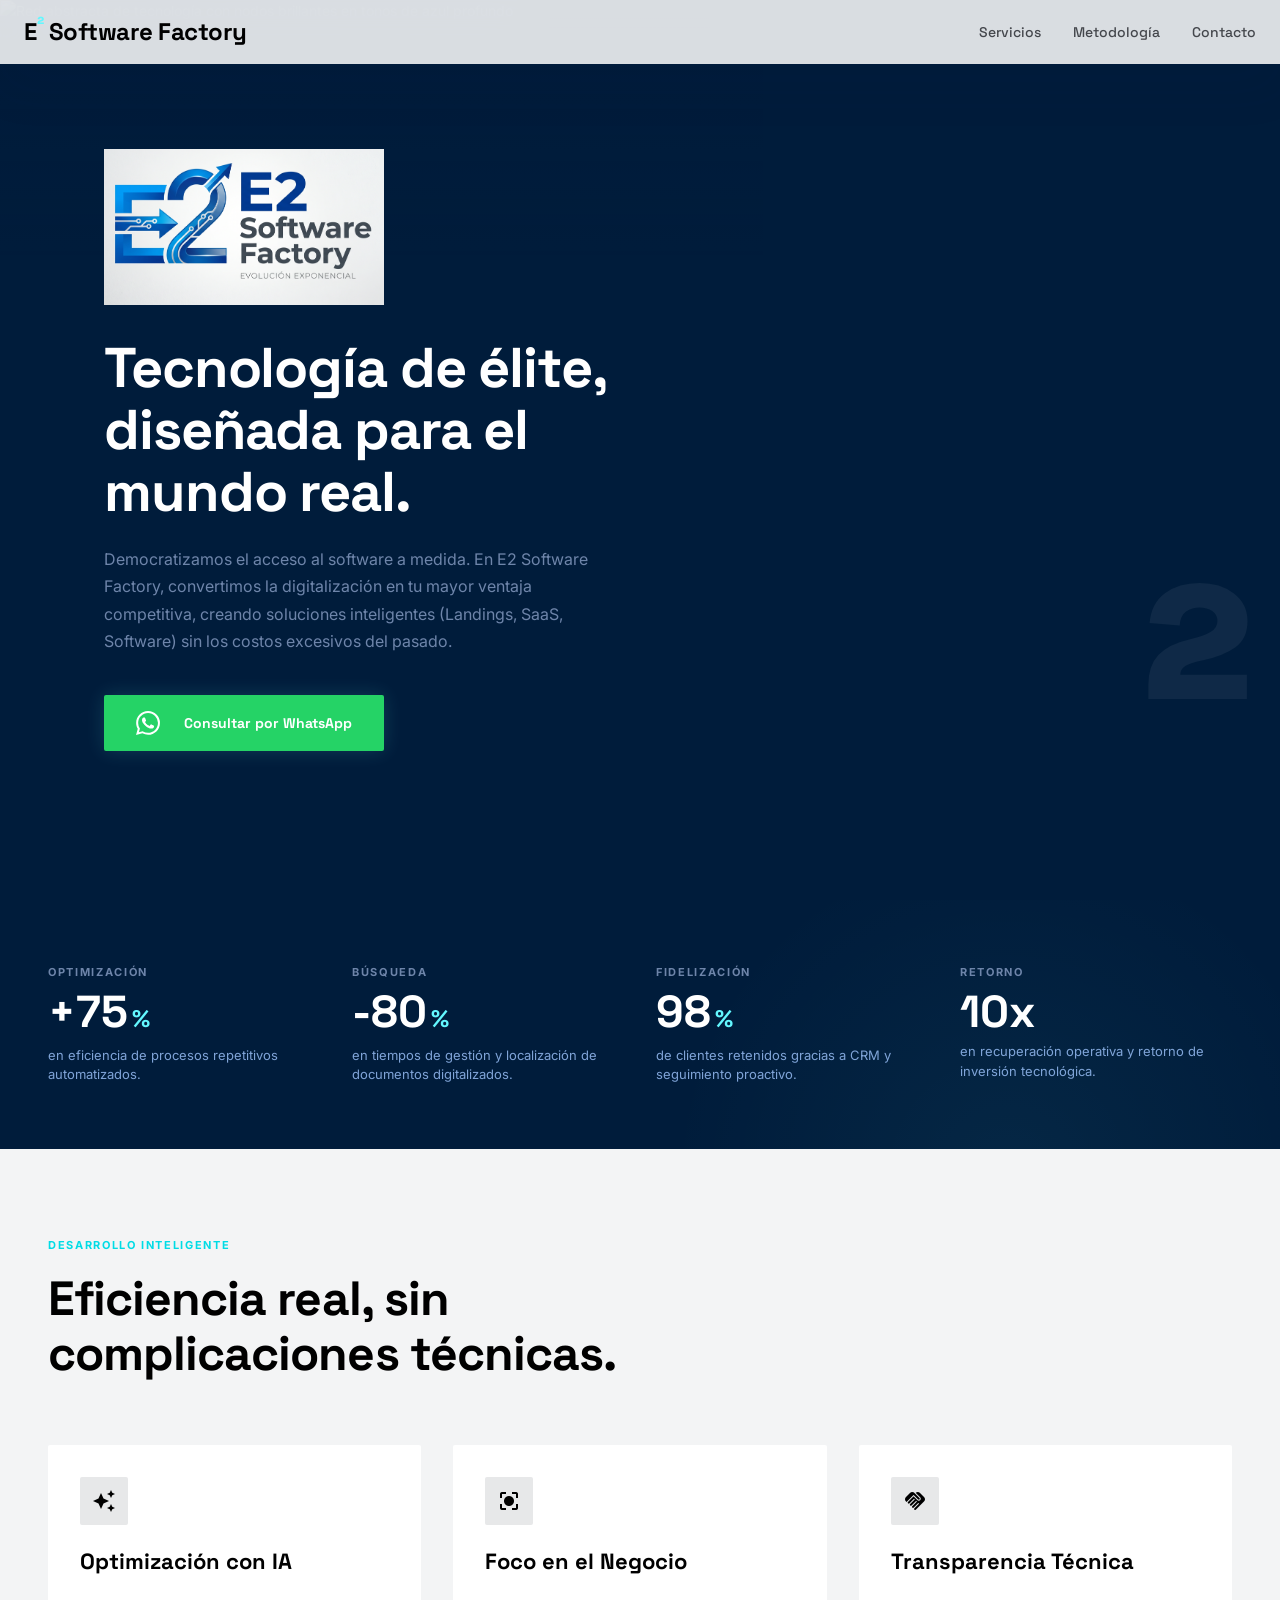
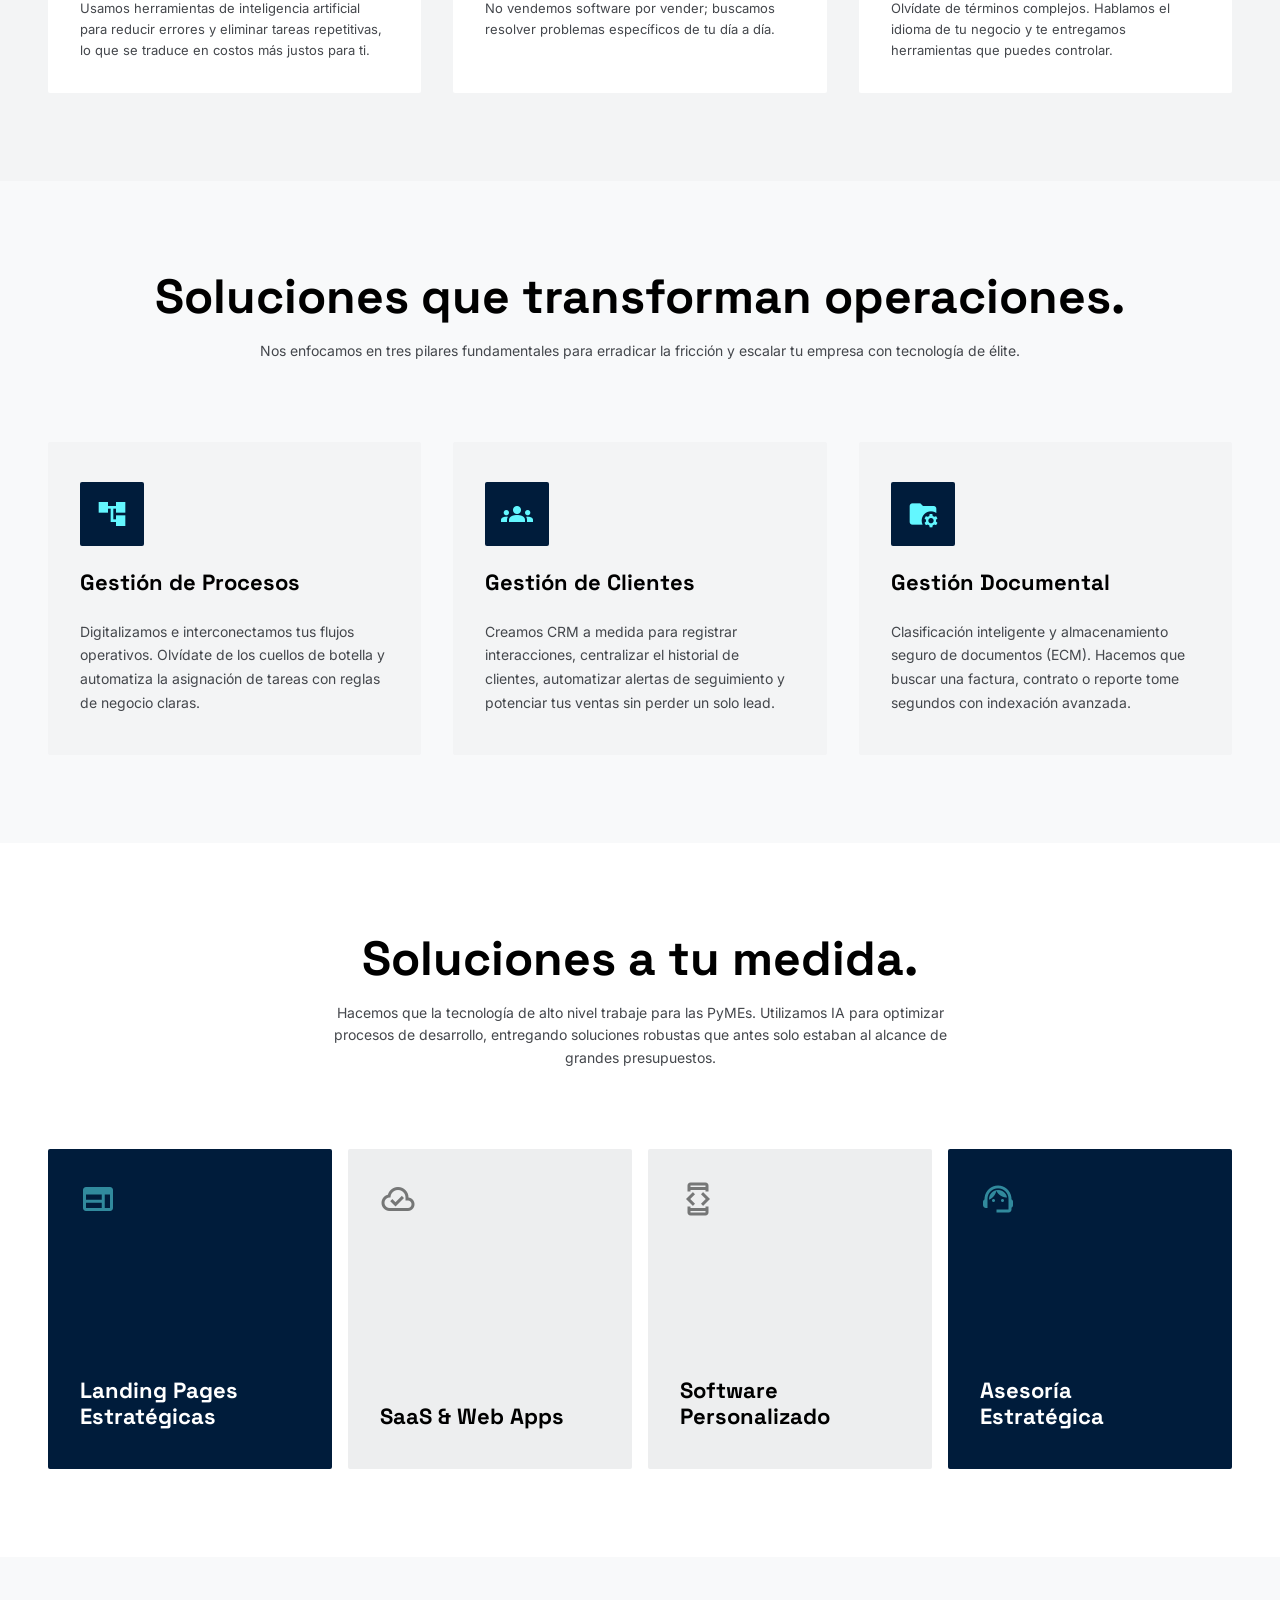
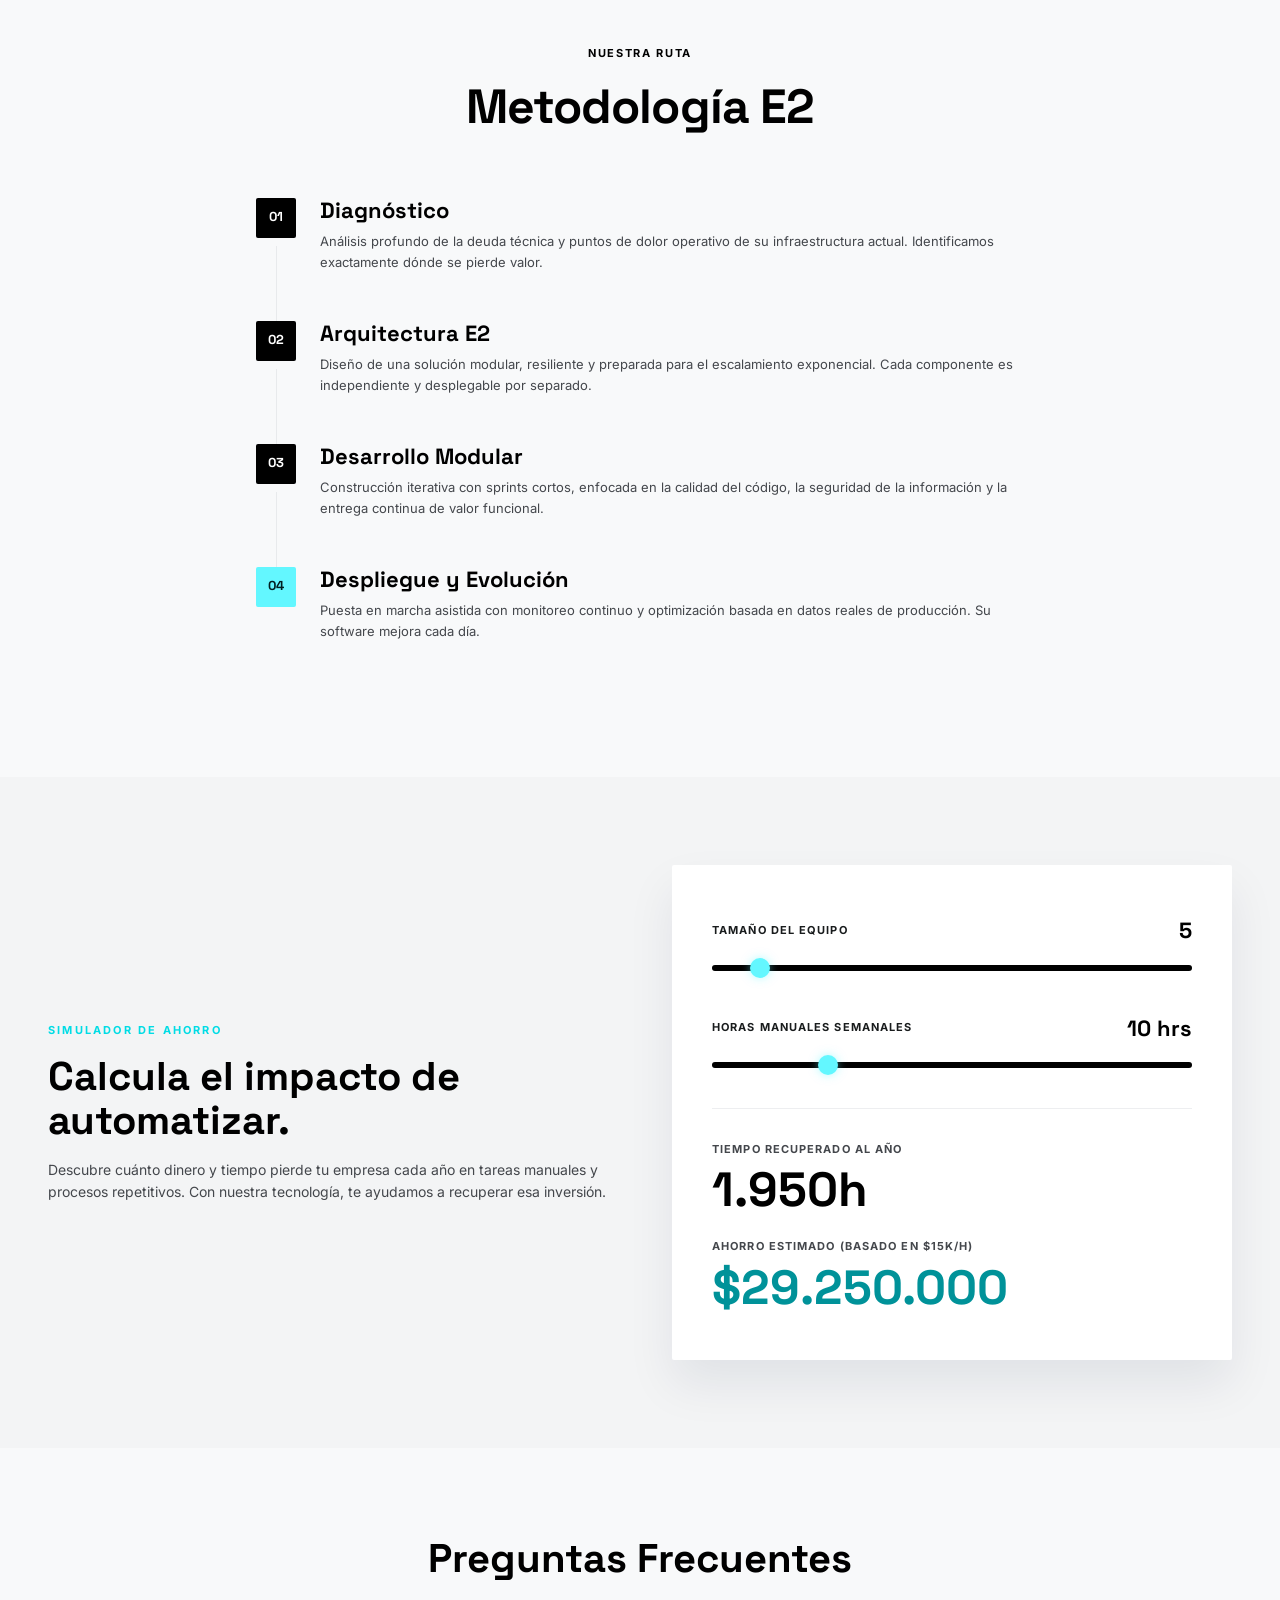
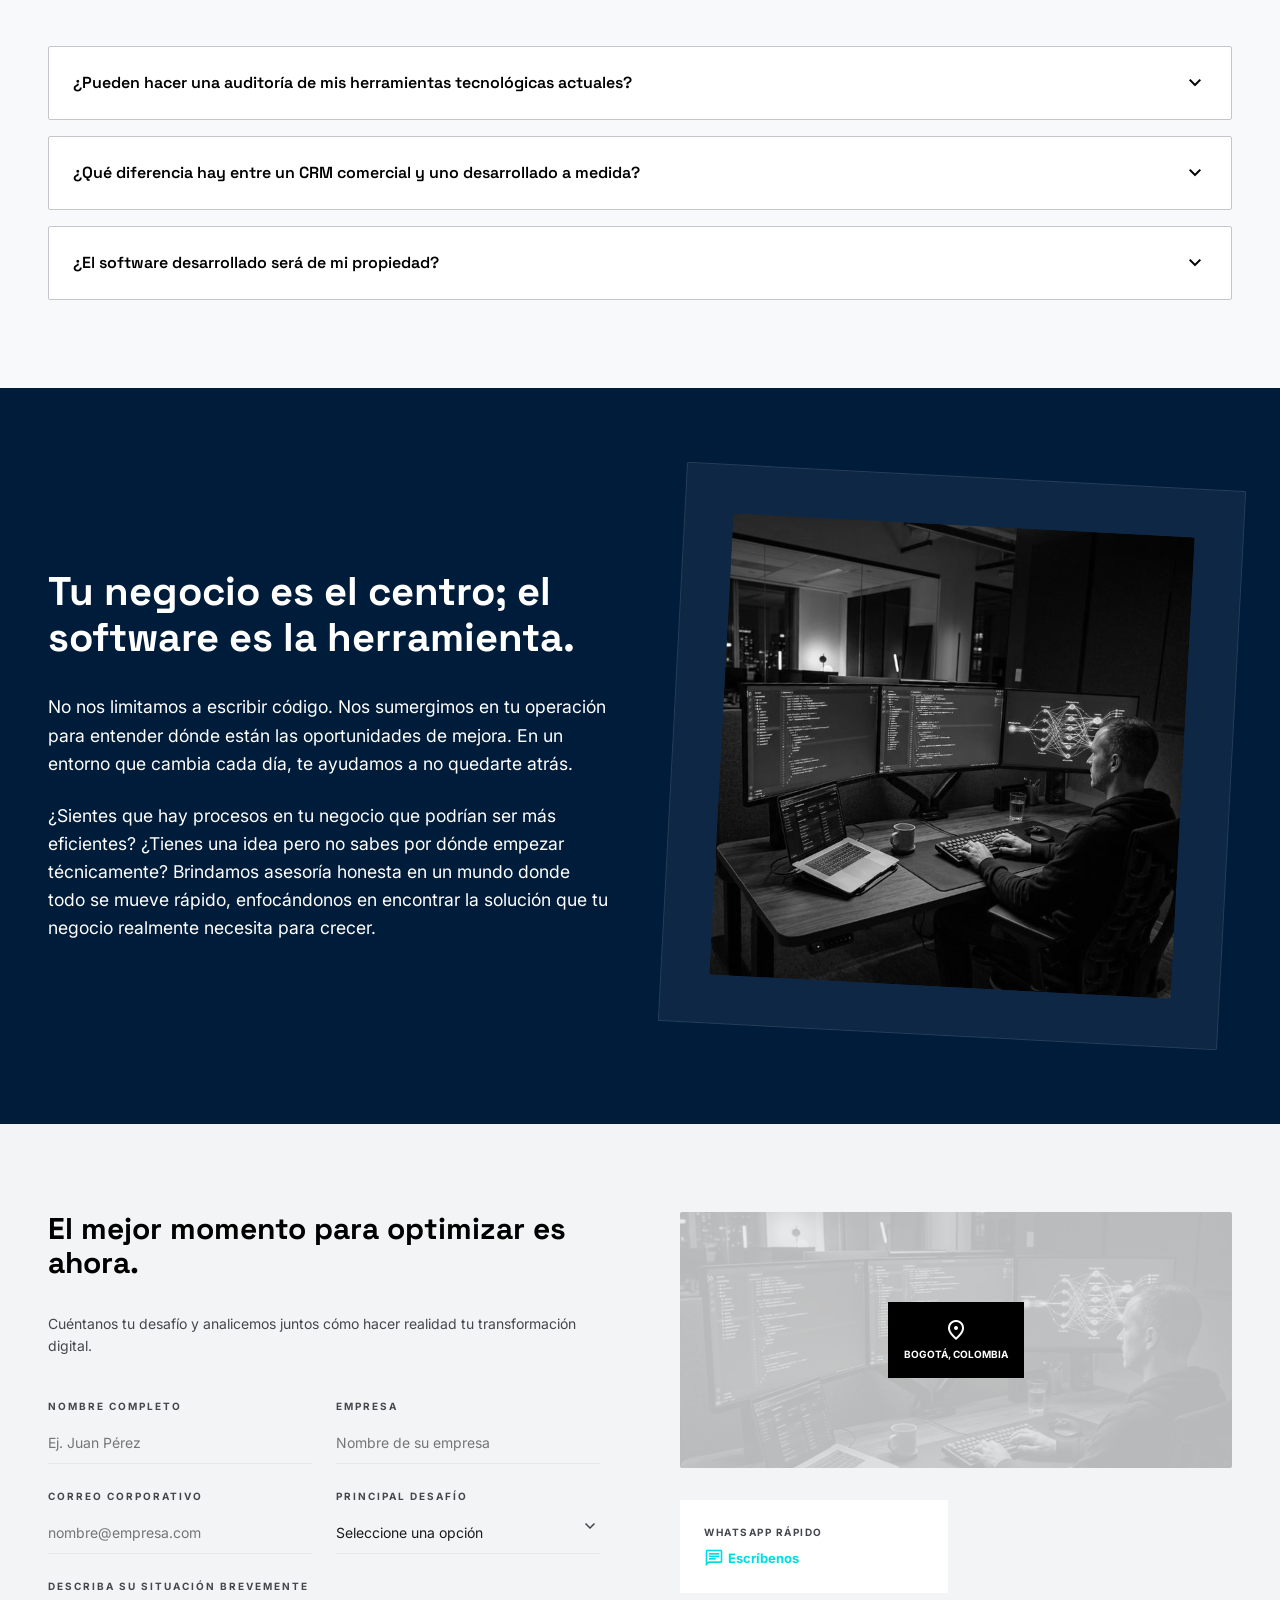
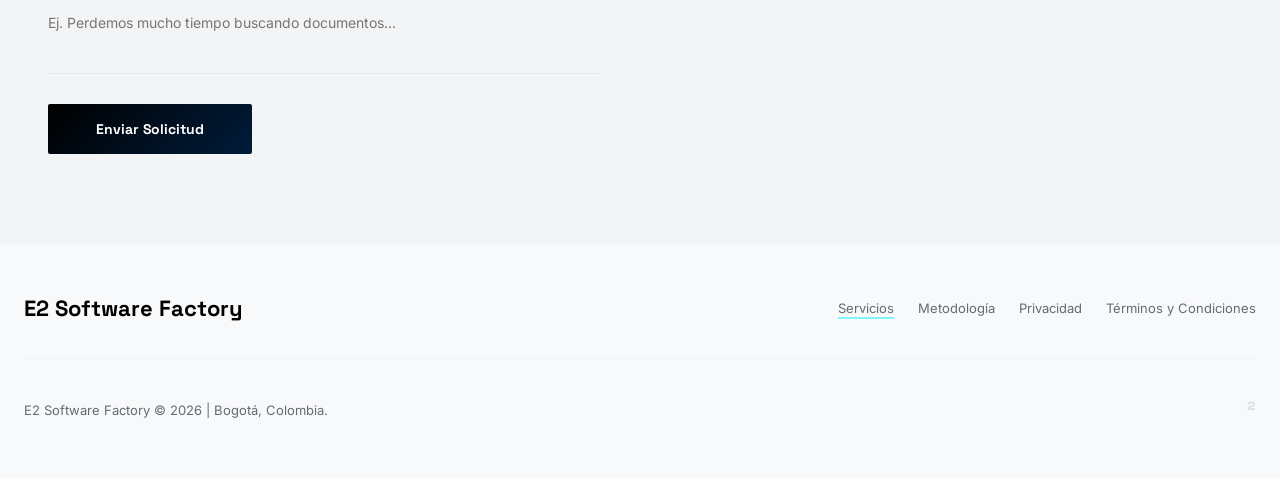
==== commit 1d639d29: "feat: initialize project scaffolding with design system, FAQ functionality, and base layout structur" ====
--- a/index.html
+++ b/index.html
@@ -34,6 +34,29 @@
 
   <!-- Canonical -->
   <link rel="canonical" href="https://www.e2software.dev" />
+
+  <!-- Schema Markup (JSON-LD) -->
+  <script type="application/ld+json">
+  {
+    "@context": "https://schema.org",
+    "@type": "Organization",
+    "name": "E2 Software Factory",
+    "url": "https://www.e2software.dev",
+    "logo": "https://www.e2software.dev/assets/logo.png",
+    "contactPoint": {
+      "@type": "ContactPoint",
+      "telephone": "+57-324-539-6539",
+      "contactType": "Información sobre proyectos e IA",
+      "areaServed": "CO",
+      "availableLanguage": "Spanish"
+    },
+    "address": {
+      "@type": "PostalAddress",
+      "addressLocality": "Bogotá",
+      "addressCountry": "CO"
+    }
+  }
+  </script>
 
   <!-- Stylesheets -->
   <link rel="stylesheet" href="css/main.css" />
@@ -113,6 +136,48 @@
     </section>
 
     <!-- ============================================================
+         POWER METRICS
+         ============================================================ -->
+    <section class="metrics-section" id="impacto">
+      <div class="container">
+        <div class="metrics__grid reveal-stagger">
+          <div class="metric-item reveal">
+            <span class="metric-item__label">Optimización</span>
+            <div class="power-metric">
+              <span class="power-metric__value">+75</span>
+              <span class="power-metric__exponent">%</span>
+            </div>
+            <p class="metric-item__desc">en eficiencia de procesos repetitivos automatizados.</p>
+          </div>
+          <div class="metric-item reveal">
+            <span class="metric-item__label">Búsqueda</span>
+            <div class="power-metric">
+              <span class="power-metric__value">-80</span>
+              <span class="power-metric__exponent">%</span>
+            </div>
+            <p class="metric-item__desc">en tiempos de gestión y localización de documentos digitalizados.</p>
+          </div>
+          <div class="metric-item reveal">
+            <span class="metric-item__label">Fidelización</span>
+            <div class="power-metric">
+              <span class="power-metric__value">98</span>
+              <span class="power-metric__exponent">%</span>
+            </div>
+            <p class="metric-item__desc">de clientes retenidos gracias a CRM y seguimiento proactivo.</p>
+          </div>
+          <div class="metric-item reveal">
+            <span class="metric-item__label">Retorno</span>
+            <div class="power-metric">
+              <span class="power-metric__value">10x</span>
+              <span class="power-metric__exponent"></span>
+            </div>
+            <p class="metric-item__desc">en recuperación operativa y retorno de inversión tecnológica.</p>
+          </div>
+        </div>
+      </div>
+    </section>
+
+    <!-- ============================================================
          PROBLEM – "El Desafío Actual"
          ============================================================ -->
     <section class="problem" id="desafio">
@@ -155,6 +220,52 @@
             <p class="problem__card-text">
               Olvídate de términos complejos. Hablamos el idioma de tu negocio y te entregamos herramientas que puedes
               controlar.
+            </p>
+          </div>
+        </div>
+      </div>
+    </section>
+
+    <!-- ============================================================
+         ESPECIALIDADES – Áreas de Impacto
+         ============================================================ -->
+    <section class="specialties" id="especialidades">
+      <div class="container">
+        <div class="specialties__header reveal">
+          <h2 class="specialties__title">Soluciones que transforman operaciones.</h2>
+          <p class="specialties__subtitle">
+            Nos enfocamos en tres pilares fundamentales para erradicar la fricción y escalar tu empresa con tecnología de élite.
+          </p>
+        </div>
+        <div class="specialties__grid reveal-stagger">
+          <!-- Gestión de Procesos -->
+          <div class="specialty-card reveal">
+            <div class="specialty-card__icon-wrap">
+              <span class="material-symbols-outlined filled">account_tree</span>
+            </div>
+            <h3 class="specialty-card__title">Gestión de Procesos</h3>
+            <p class="specialty-card__text">
+              Digitalizamos e interconectamos tus flujos operativos. Olvídate de los cuellos de botella y automatiza la asignación de tareas con reglas de negocio claras.
+            </p>
+          </div>
+          <!-- Gestión de Clientes -->
+          <div class="specialty-card reveal">
+            <div class="specialty-card__icon-wrap">
+              <span class="material-symbols-outlined filled">groups</span>
+            </div>
+            <h3 class="specialty-card__title">Gestión de Clientes</h3>
+            <p class="specialty-card__text">
+              Creamos CRM a medida para registrar interacciones, centralizar el historial de clientes, automatizar alertas de seguimiento y potenciar tus ventas sin perder un solo lead.
+            </p>
+          </div>
+          <!-- Gestión Documental -->
+          <div class="specialty-card reveal">
+            <div class="specialty-card__icon-wrap">
+              <span class="material-symbols-outlined filled">folder_managed</span>
+            </div>
+            <h3 class="specialty-card__title">Gestión Documental</h3>
+            <p class="specialty-card__text">
+              Clasificación inteligente y almacenamiento seguro de documentos (ECM). Hacemos que buscar una factura, contrato o reporte tome segundos con indexación avanzada.
             </p>
           </div>
         </div>
@@ -294,6 +405,100 @@
               </p>
             </div>
           </div>
+        </div>
+      </div>
+    </section>
+
+    <!-- ============================================================
+         ROI SIMULATOR
+         ============================================================ -->
+    <section class="simulator" id="simulador">
+      <div class="container simulator__container">
+        <div class="simulator__header reveal">
+          <span class="label-upper" style="color: var(--tertiary-fixed-dim);">Simulador de Ahorro</span>
+          <h2 class="simulator__title">Calcula el impacto de automatizar.</h2>
+          <p class="simulator__desc">
+            Descubre cuánto dinero y tiempo pierde tu empresa cada año en tareas manuales y procesos repetitivos. Con nuestra tecnología, te ayudamos a recuperar esa inversión.
+          </p>
+        </div>
+        
+        <div class="simulator__panel reveal">
+          <div class="simulator__control">
+            <div class="simulator__control-header">
+              <span class="simulator__label">Tamaño del Equipo</span>
+              <span class="simulator__value-display" id="val-employees">5</span>
+            </div>
+            <input type="range" id="sim-employees" class="simulator__slider" min="1" max="50" value="5" aria-label="Número de empleados" />
+          </div>
+          
+          <div class="simulator__control">
+            <div class="simulator__control-header">
+              <span class="simulator__label">Horas Manuales Semanales</span>
+              <span class="simulator__value-display" id="val-hours">10 hrs</span>
+            </div>
+            <input type="range" id="sim-hours" class="simulator__slider" min="1" max="40" value="10" aria-label="Horas manuales por semana" />
+          </div>
+          
+          <div class="simulator__results">
+            <div class="simulator__result-item">
+              <span class="simulator__result-label">Tiempo Recuperado al Año</span>
+              <span class="simulator__result-value" id="res-hours">1.950h</span>
+            </div>
+            <div class="simulator__result-item">
+              <span class="simulator__result-label">Ahorro Estimado (Basado en $15K/h)</span>
+              <span class="simulator__result-value simulator__result-value--accent" id="res-money">$29,250,000</span>
+            </div>
+          </div>
+        </div>
+      </div>
+    </section>
+
+    <!-- ============================================================
+         FAQ
+         ============================================================ -->
+    <section class="faq" id="faq">
+      <div class="container faq__container">
+        <div class="faq__header reveal">
+          <h2 class="faq__title">Preguntas Frecuentes</h2>
+        </div>
+        <div class="faq__accordion reveal-stagger">
+          
+          <div class="faq__item reveal">
+            <button class="faq__question" aria-expanded="false">
+              ¿Pueden hacer una auditoría de mis herramientas tecnológicas actuales?
+              <span class="material-symbols-outlined faq__icon">expand_more</span>
+            </button>
+            <div class="faq__answer-wrapper">
+              <div class="faq__answer">
+                Sí. Realizamos un diagnóstico integral de las plataformas y el software que ya utilizas. Evaluamos su eficiencia, verificamos si son compatibles para integrarse con nuevos desarrollos e identificamos oportunidades de mejora para potenciar tu infraestructura actual sin empezar desde cero.
+              </div>
+            </div>
+          </div>
+
+          <div class="faq__item reveal">
+            <button class="faq__question" aria-expanded="false">
+              ¿Qué diferencia hay entre un CRM comercial y uno desarrollado a medida?
+              <span class="material-symbols-outlined faq__icon">expand_more</span>
+            </button>
+            <div class="faq__answer-wrapper">
+              <div class="faq__answer">
+                Los CRMs comerciales cobran licencias por usuario y tienen flujos genéricos. Un CRM a medida de E2 se ajusta exactamente a tu proceso de ventas, es propiedad tuya y no tiene cobros ocultos por agregar nuevos empleados.
+              </div>
+            </div>
+          </div>
+
+          <div class="faq__item reveal">
+            <button class="faq__question" aria-expanded="false">
+              ¿El software desarrollado será de mi propiedad?
+              <span class="material-symbols-outlined faq__icon">expand_more</span>
+            </button>
+            <div class="faq__answer-wrapper">
+              <div class="faq__answer">
+                Depende de la modalidad que elijas. Si optas por un desarrollo <strong>a medida</strong>, el software y su código fuente son 100% de tu propiedad. Si prefieres nuestro modelo <strong>SaaS (Software como Servicio)</strong>, la plataforma se arrienda y el código base pertenece a E2 Software Factory, pero <strong>la totalidad de tus datos e información comercial te pertenecerán exclusivamente a ti en todo momento</strong>.
+              </div>
+            </div>
+          </div>
+
         </div>
       </div>
     </section>
@@ -319,7 +524,6 @@
               </p>
             </div>
           </div>
-
           <div class="why-e2__visual reveal">
             <div class="why-e2__img-frame">
               <img class="why-e2__img" loading="lazy"
@@ -334,24 +538,89 @@
     <!-- ============================================================
          CONTACT
          ============================================================ -->
-    <section class="contact" id="contacto" style="text-align: center; padding: 6rem 0;">
-      <div class="container" style="max-width: 800px; margin: 0 auto;">
-        <div class="contact__wrapper reveal">
-          <h2 class="contact__title" style="margin-bottom: 1.5rem;">El mejor momento para optimizar es ahora.</h2>
-          <p style="font-size: 1.125rem; line-height: 1.7; margin-bottom: 2.5rem; color: var(--color-gray-500);">
-            La digitalización no debería ser un proceso tortuoso ni un gasto impagable. Si buscas una asesoría clara y
-            directa para llevar tu negocio al siguiente nivel, WhatsApp es nuestra vía más rápida de comunicación.
-            Cuéntanos tu idea y analicemos juntos cómo hacerla realidad.
-          </p>
-          <a href="https://wa.me/573245396539" class="hero__cta" target="_blank" rel="noopener"
-            style="text-decoration: none; display: inline-flex; align-items: center; background-color: #25D366; color: white; border: none; justify-content: center;">
-            <svg xmlns="http://www.w3.org/2000/svg" width="24" height="24" viewBox="0 0 24 24" fill="currentColor"
-              style="margin-right: 0.5rem;" aria-hidden="true" focusable="false">
-              <path
-                d="M17.472 14.382c-.297-.149-1.758-.867-2.03-.967-.273-.099-.471-.148-.67.15-.197.297-.767.966-.94 1.164-.173.199-.347.223-.644.075-.297-.15-1.255-.463-2.39-1.475-.883-.788-1.48-1.761-1.653-2.059-.173-.297-.018-.458.13-.606.134-.133.298-.347.446-.52.149-.174.198-.298.298-.497.099-.198.05-.371-.025-.52-.075-.149-.669-1.612-.916-2.207-.242-.579-.487-.5-.669-.51a12.8 12.8 0 0 0-.57-.01c-.198 0-.52.074-.792.372-.272.297-1.04 1.016-1.04 2.479 0 1.462 1.065 2.875 1.213 3.074.149.198 2.096 3.2 5.077 4.487.709.306 1.262.489 1.694.625.712.227 1.36.195 1.871.118.571-.085 1.758-.719 2.006-1.413.248-.694.248-1.289.173-1.413-.074-.124-.272-.198-.57-.347m-5.421 7.403h-.004a9.87 9.87 0 0 1-5.031-1.378l-.361-.214-3.741.982.998-3.648-.235-.374a9.86 9.86 0 0 1-1.51-5.26c.001-5.45 4.436-9.884 9.888-9.884 2.64 0 5.122 1.03 6.988 2.898a9.825 9.825 0 0 1 2.893 6.994c-.003 5.45-4.437 9.884-9.885 9.884m8.413-18.297A11.815 11.815 0 0 0 12.05 0C5.495 0 .16 5.335.157 11.892c0 2.096.547 4.142 1.588 5.945L.057 24l6.305-1.654a11.882 11.882 0 0 0 5.683 1.448h.005c6.554 0 11.89-5.335 11.893-11.893a11.821 11.821 0 0 0-3.48-8.413z" />
-            </svg>
-            Hablemos por WhatsApp
-          </a>
+    <section class="contact" id="contacto">
+      <div class="container">
+        <div class="contact__grid">
+          
+          <!-- Contact Form -->
+          <div class="contact__form-wrapper reveal">
+            <h2 class="contact__title">El mejor momento para optimizar es ahora.</h2>
+            <p style="margin-bottom: 2.5rem; color: var(--on-surface-variant); line-height: 1.6;">
+              Cuéntanos tu desafío y analicemos juntos cómo hacer realidad tu transformación digital.
+            </p>
+            
+            <form class="contact-form" id="contact-form" novalidate>
+              <div class="contact-form__row">
+                <div class="contact-form__group">
+                  <label class="contact-form__label" for="field-nombre">Nombre Completo</label>
+                  <input type="text" id="field-nombre" class="contact-form__input" placeholder="Ej. Juan Pérez" />
+                  <span class="contact-form__error"></span>
+                </div>
+                <div class="contact-form__group">
+                  <label class="contact-form__label" for="field-empresa">Empresa</label>
+                  <input type="text" id="field-empresa" class="contact-form__input" placeholder="Nombre de su empresa" />
+                  <span class="contact-form__error"></span>
+                </div>
+              </div>
+              
+              <div class="contact-form__row">
+                <div class="contact-form__group">
+                  <label class="contact-form__label" for="field-email">Correo Corporativo</label>
+                  <input type="email" id="field-email" class="contact-form__input" placeholder="nombre@empresa.com" />
+                  <span class="contact-form__error"></span>
+                </div>
+                <div class="contact-form__group">
+                  <label class="contact-form__label" for="field-sector">Principal Desafío</label>
+                  <div class="contact-form__select-wrap">
+                    <select id="field-sector" class="contact-form__select">
+                      <option value="" disabled selected>Seleccione una opción</option>
+                      <option value="procesos">Optimizar Procesos (BPM)</option>
+                      <option value="clientes">Gestión de Clientes (CRM)</option>
+                      <option value="documental">Gestión Documental (ECM)</option>
+                      <option value="otro">Otro</option>
+                    </select>
+                  </div>
+                  <span class="contact-form__error"></span>
+                </div>
+              </div>
+
+              <div class="contact-form__group">
+                <label class="contact-form__label" for="field-dolor">Describa su situación brevemente</label>
+                <textarea id="field-dolor" class="contact-form__textarea" placeholder="Ej. Perdemos mucho tiempo buscando documentos..."></textarea>
+                <span class="contact-form__error"></span>
+              </div>
+
+              <button type="submit" class="contact-form__submit">Enviar Solicitud</button>
+            </form>
+            
+            <div id="form-success" class="contact-form__success">
+              <strong>¡Mensaje enviado con éxito!</strong> Nuestro equipo de arquitectura se pondrá en contacto pronto.
+            </div>
+          </div>
+
+          <!-- Contact Info / Right Column -->
+          <div class="contact__info reveal">
+            <div class="contact__map">
+              <img class="contact__map-img" loading="lazy" src="assets/software-workspace.png" alt="Bogotá mapa" style="opacity: 0.2;"/>
+              <div class="contact__map-pin">
+                <div class="contact__map-badge">
+                  <span class="material-symbols-outlined">location_on</span>
+                  <span class="contact__map-badge-label">Bogotá, Colombia</span>
+                </div>
+              </div>
+            </div>
+
+            <div class="contact__details">
+              <div class="contact__detail-card">
+                <span class="contact__detail-label">WhatsApp Rápido</span>
+                <a href="https://wa.me/573245396539" target="_blank" rel="noopener" class="contact__detail-value" style="color: var(--tertiary-fixed-dim); display: flex; align-items: center; gap: 0.25rem;">
+                  <span class="material-symbols-outlined" style="font-size: 1.25rem;">chat</span>
+                  Escríbenos
+                </a>
+              </div>
+            </div>
+          </div>
+          
         </div>
       </div>
     </section>
@@ -382,6 +651,8 @@
   <!-- Scripts (deferred for performance) -->
   <script src="js/main.js" defer></script>
   <script src="js/navigation.js" defer></script>
+  <script src="js/simulator.js" defer></script>
+  <script src="js/faq.js" defer></script>
   <script src="js/contact.js" defer></script>
 </body>
 
--- a/css/main.css
+++ b/css/main.css
@@ -11,8 +11,12 @@
 @import 'components/navigation.css';
 @import 'components/hero.css';
 @import 'components/problem.css';
+@import 'components/specialties.css';
 @import 'components/services.css';
 @import 'components/methodology.css';
+@import 'components/metrics.css';
+@import 'components/simulator.css';
+@import 'components/faq.css';
 @import 'components/contact.css';
 @import 'components/ui.css';
 
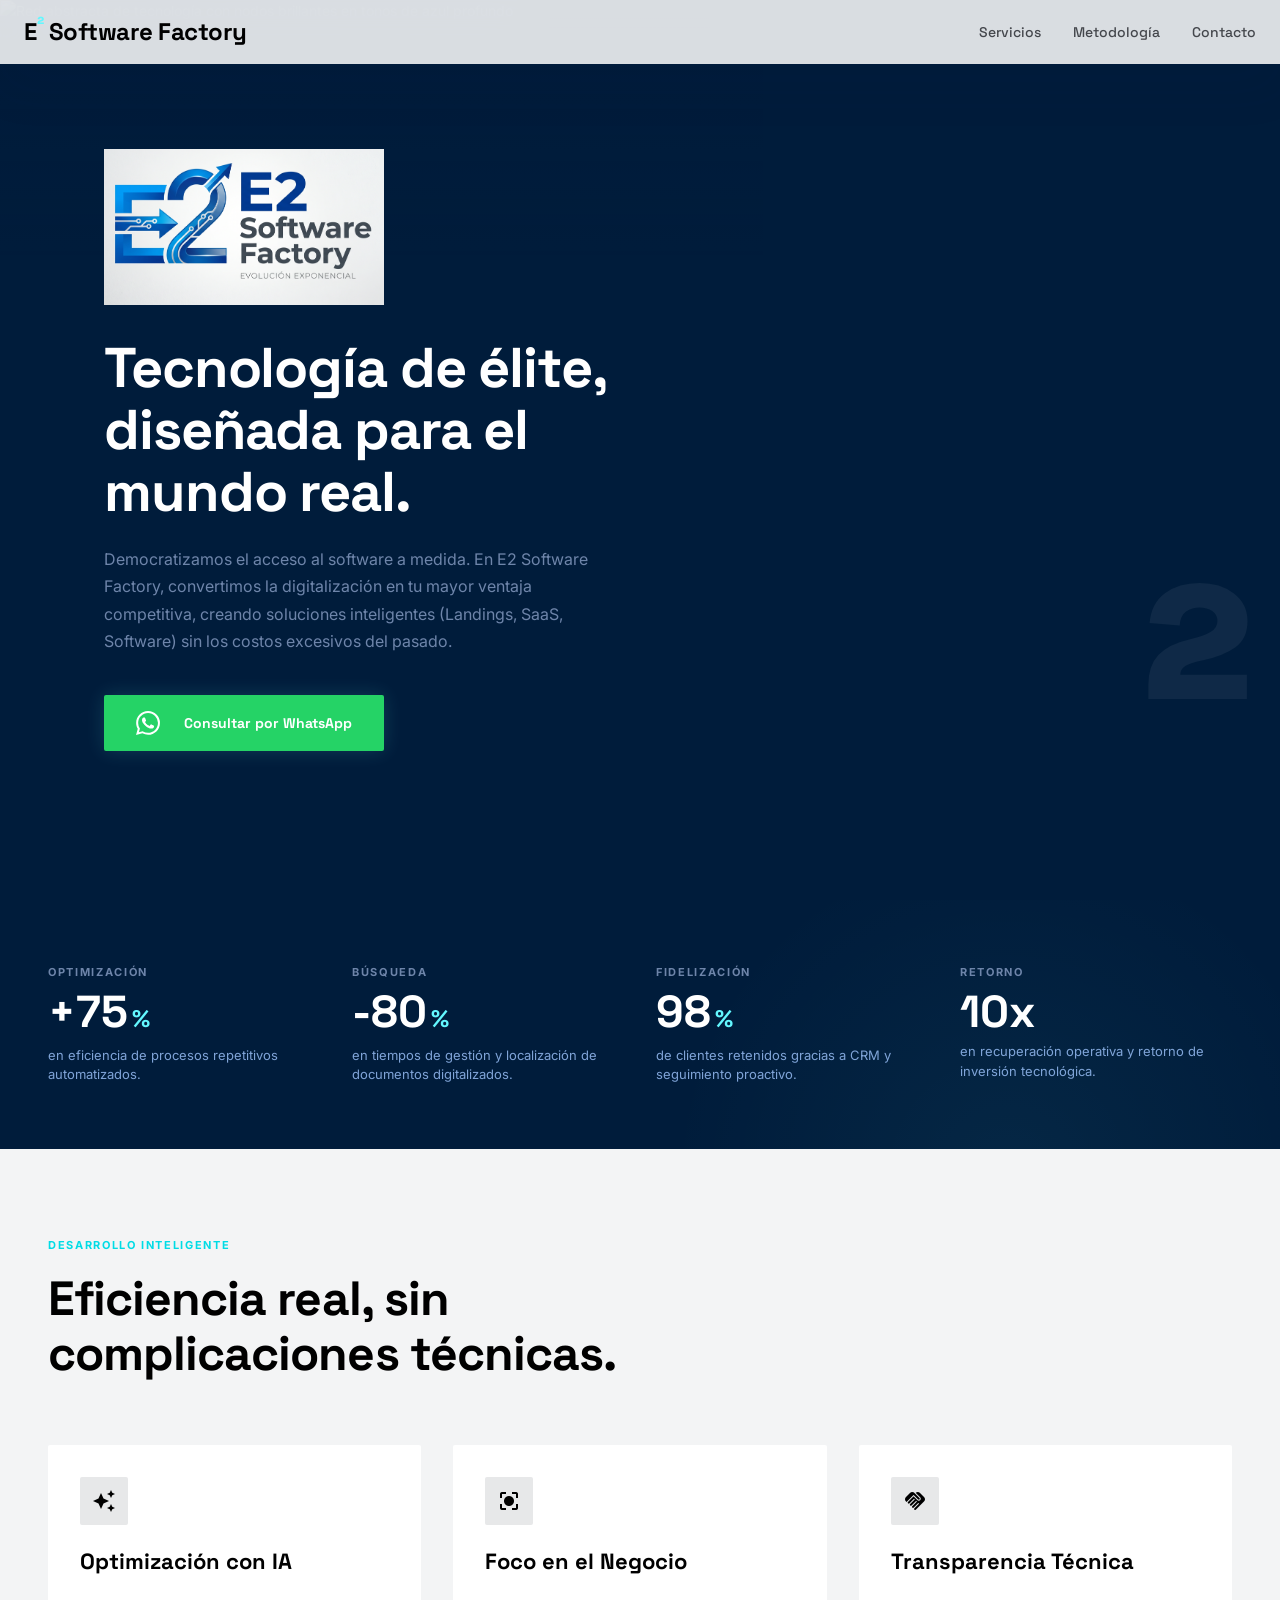
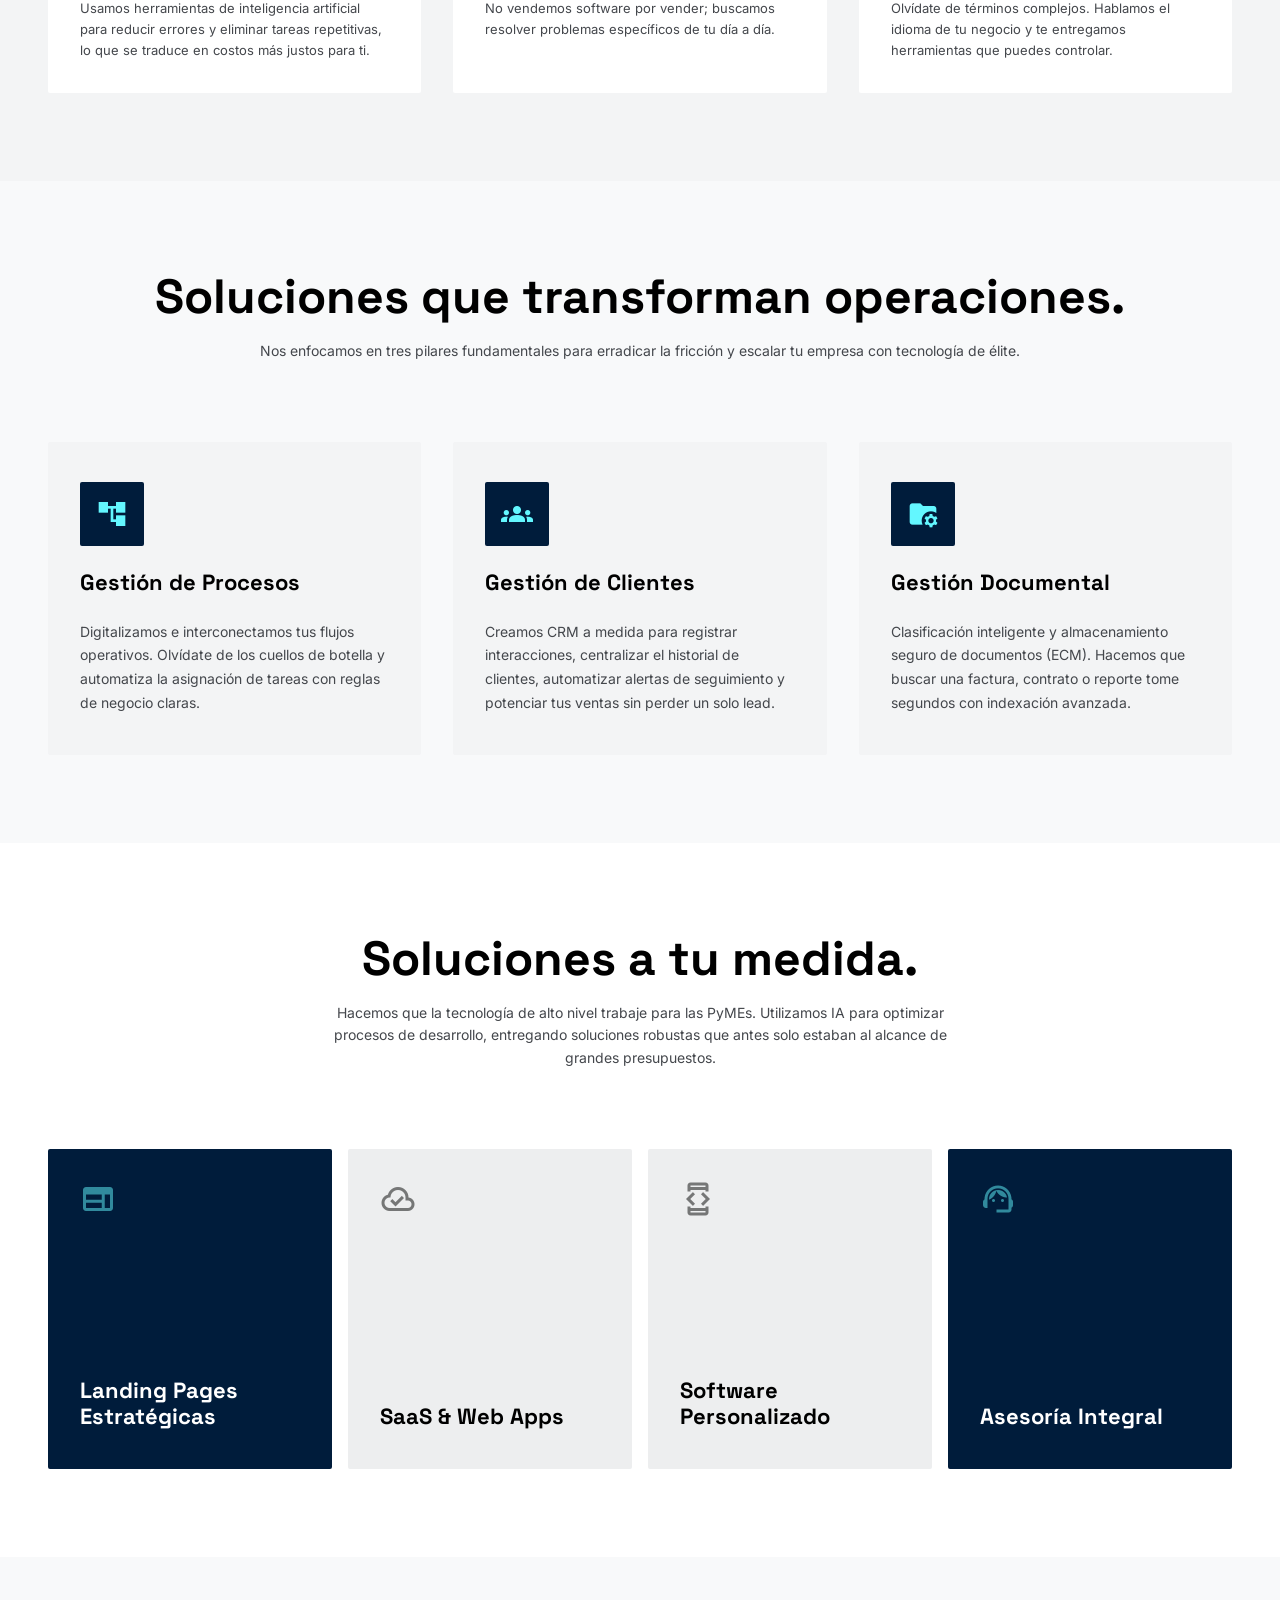
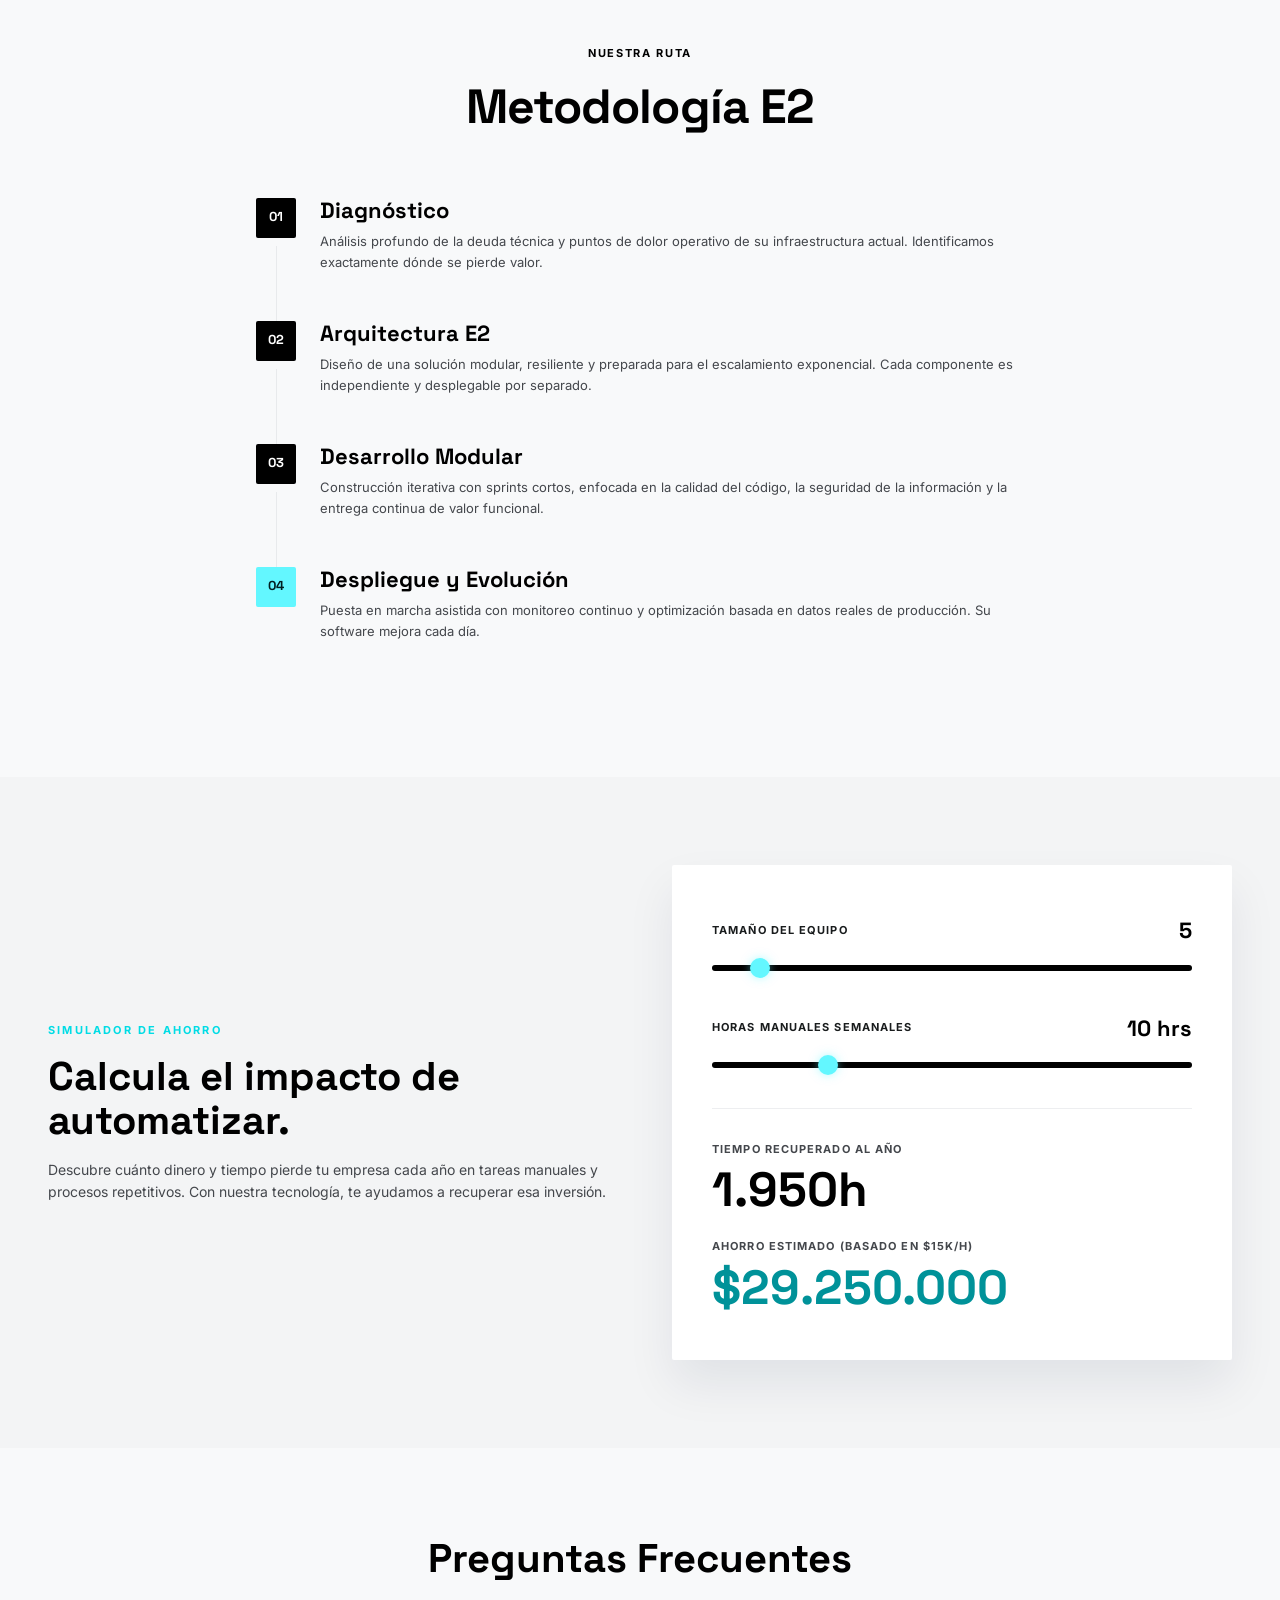
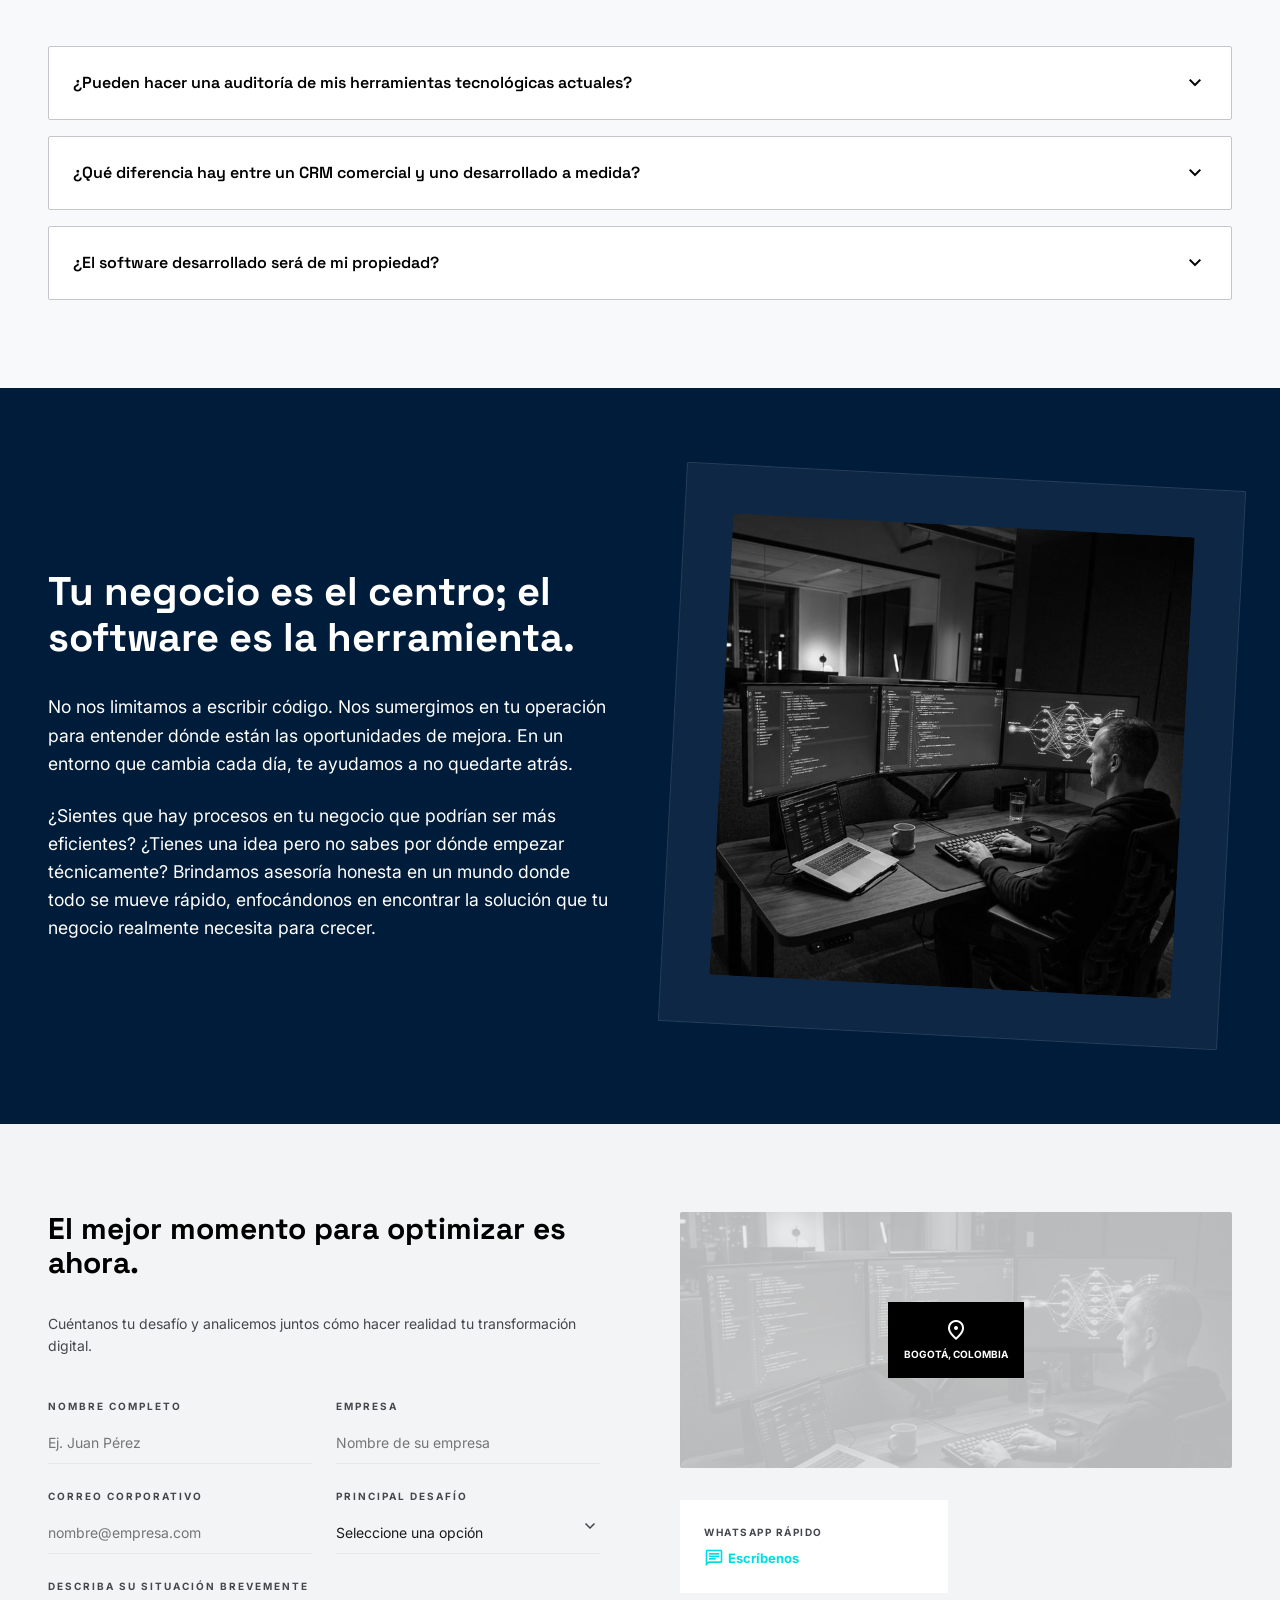
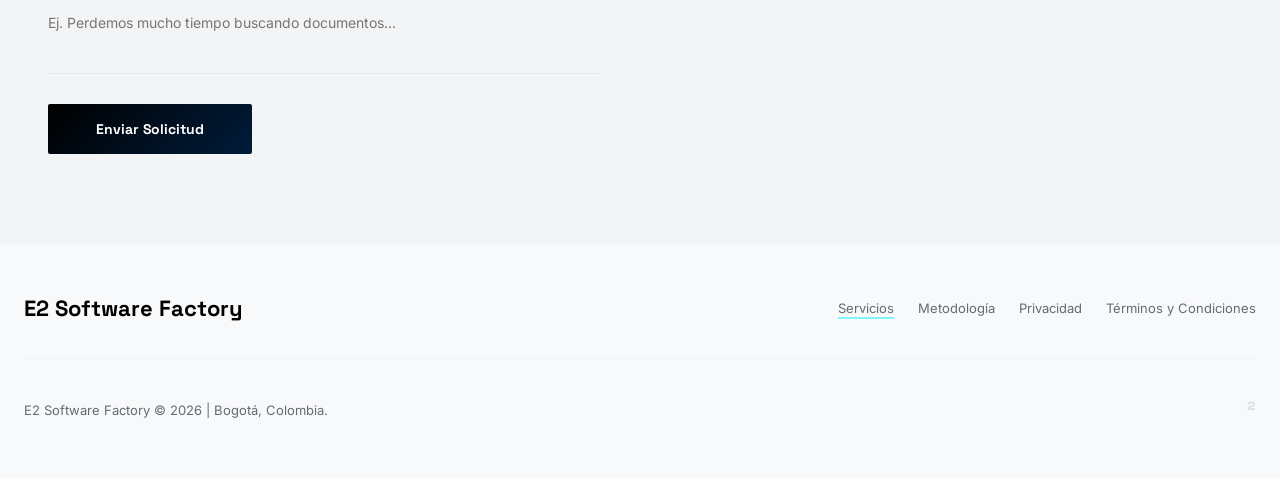
==== commit a9fab336: "Corregido Asesoría estratégica por Integral" ====
--- a/index.html
+++ b/index.html
@@ -234,7 +234,8 @@
         <div class="specialties__header reveal">
           <h2 class="specialties__title">Soluciones que transforman operaciones.</h2>
           <p class="specialties__subtitle">
-            Nos enfocamos en tres pilares fundamentales para erradicar la fricción y escalar tu empresa con tecnología de élite.
+            Nos enfocamos en tres pilares fundamentales para erradicar la fricción y escalar tu empresa con tecnología
+            de élite.
           </p>
         </div>
         <div class="specialties__grid reveal-stagger">
@@ -245,7 +246,8 @@
             </div>
             <h3 class="specialty-card__title">Gestión de Procesos</h3>
             <p class="specialty-card__text">
-              Digitalizamos e interconectamos tus flujos operativos. Olvídate de los cuellos de botella y automatiza la asignación de tareas con reglas de negocio claras.
+              Digitalizamos e interconectamos tus flujos operativos. Olvídate de los cuellos de botella y automatiza la
+              asignación de tareas con reglas de negocio claras.
             </p>
           </div>
           <!-- Gestión de Clientes -->
@@ -255,7 +257,8 @@
             </div>
             <h3 class="specialty-card__title">Gestión de Clientes</h3>
             <p class="specialty-card__text">
-              Creamos CRM a medida para registrar interacciones, centralizar el historial de clientes, automatizar alertas de seguimiento y potenciar tus ventas sin perder un solo lead.
+              Creamos CRM a medida para registrar interacciones, centralizar el historial de clientes, automatizar
+              alertas de seguimiento y potenciar tus ventas sin perder un solo lead.
             </p>
           </div>
           <!-- Gestión Documental -->
@@ -265,7 +268,8 @@
             </div>
             <h3 class="specialty-card__title">Gestión Documental</h3>
             <p class="specialty-card__text">
-              Clasificación inteligente y almacenamiento seguro de documentos (ECM). Hacemos que buscar una factura, contrato o reporte tome segundos con indexación avanzada.
+              Clasificación inteligente y almacenamiento seguro de documentos (ECM). Hacemos que buscar una factura,
+              contrato o reporte tome segundos con indexación avanzada.
             </p>
           </div>
         </div>
@@ -325,7 +329,7 @@
           <div class="service-card service-card--dark reveal">
             <span class="material-symbols-outlined service-card__icon">support_agent</span>
             <div class="service-card__body">
-              <h3 class="service-card__title">Asesoría Estratégica</h3>
+              <h3 class="service-card__title">Asesoría Integral</h3>
               <p class="service-card__desc">
                 Te guiamos en cada paso para elegir y construir exactamente lo que necesitas, con total transparencia.
               </p>
@@ -418,27 +422,30 @@
           <span class="label-upper" style="color: var(--tertiary-fixed-dim);">Simulador de Ahorro</span>
           <h2 class="simulator__title">Calcula el impacto de automatizar.</h2>
           <p class="simulator__desc">
-            Descubre cuánto dinero y tiempo pierde tu empresa cada año en tareas manuales y procesos repetitivos. Con nuestra tecnología, te ayudamos a recuperar esa inversión.
+            Descubre cuánto dinero y tiempo pierde tu empresa cada año en tareas manuales y procesos repetitivos. Con
+            nuestra tecnología, te ayudamos a recuperar esa inversión.
           </p>
         </div>
-        
+
         <div class="simulator__panel reveal">
           <div class="simulator__control">
             <div class="simulator__control-header">
               <span class="simulator__label">Tamaño del Equipo</span>
               <span class="simulator__value-display" id="val-employees">5</span>
             </div>
-            <input type="range" id="sim-employees" class="simulator__slider" min="1" max="50" value="5" aria-label="Número de empleados" />
-          </div>
-          
+            <input type="range" id="sim-employees" class="simulator__slider" min="1" max="50" value="5"
+              aria-label="Número de empleados" />
+          </div>
+
           <div class="simulator__control">
             <div class="simulator__control-header">
               <span class="simulator__label">Horas Manuales Semanales</span>
               <span class="simulator__value-display" id="val-hours">10 hrs</span>
             </div>
-            <input type="range" id="sim-hours" class="simulator__slider" min="1" max="40" value="10" aria-label="Horas manuales por semana" />
-          </div>
-          
+            <input type="range" id="sim-hours" class="simulator__slider" min="1" max="40" value="10"
+              aria-label="Horas manuales por semana" />
+          </div>
+
           <div class="simulator__results">
             <div class="simulator__result-item">
               <span class="simulator__result-label">Tiempo Recuperado al Año</span>
@@ -462,7 +469,7 @@
           <h2 class="faq__title">Preguntas Frecuentes</h2>
         </div>
         <div class="faq__accordion reveal-stagger">
-          
+
           <div class="faq__item reveal">
             <button class="faq__question" aria-expanded="false">
               ¿Pueden hacer una auditoría de mis herramientas tecnológicas actuales?
@@ -470,7 +477,9 @@
             </button>
             <div class="faq__answer-wrapper">
               <div class="faq__answer">
-                Sí. Realizamos un diagnóstico integral de las plataformas y el software que ya utilizas. Evaluamos su eficiencia, verificamos si son compatibles para integrarse con nuevos desarrollos e identificamos oportunidades de mejora para potenciar tu infraestructura actual sin empezar desde cero.
+                Sí. Realizamos un diagnóstico integral de las plataformas y el software que ya utilizas. Evaluamos su
+                eficiencia, verificamos si son compatibles para integrarse con nuevos desarrollos e identificamos
+                oportunidades de mejora para potenciar tu infraestructura actual sin empezar desde cero.
               </div>
             </div>
           </div>
@@ -482,7 +491,9 @@
             </button>
             <div class="faq__answer-wrapper">
               <div class="faq__answer">
-                Los CRMs comerciales cobran licencias por usuario y tienen flujos genéricos. Un CRM a medida de E2 se ajusta exactamente a tu proceso de ventas, es propiedad tuya y no tiene cobros ocultos por agregar nuevos empleados.
+                Los CRMs comerciales cobran licencias por usuario y tienen flujos genéricos. Un CRM a medida de E2 se
+                ajusta exactamente a tu proceso de ventas, es propiedad tuya y no tiene cobros ocultos por agregar
+                nuevos empleados.
               </div>
             </div>
           </div>
@@ -494,7 +505,11 @@
             </button>
             <div class="faq__answer-wrapper">
               <div class="faq__answer">
-                Depende de la modalidad que elijas. Si optas por un desarrollo <strong>a medida</strong>, el software y su código fuente son 100% de tu propiedad. Si prefieres nuestro modelo <strong>SaaS (Software como Servicio)</strong>, la plataforma se arrienda y el código base pertenece a E2 Software Factory, pero <strong>la totalidad de tus datos e información comercial te pertenecerán exclusivamente a ti en todo momento</strong>.
+                Depende de la modalidad que elijas. Si optas por un desarrollo <strong>a medida</strong>, el software y
+                su código fuente son 100% de tu propiedad. Si prefieres nuestro modelo <strong>SaaS (Software como
+                  Servicio)</strong>, la plataforma se arrienda y el código base pertenece a E2 Software Factory, pero
+                <strong>la totalidad de tus datos e información comercial te pertenecerán exclusivamente a ti en todo
+                  momento</strong>.
               </div>
             </div>
           </div>
@@ -541,14 +556,14 @@
     <section class="contact" id="contacto">
       <div class="container">
         <div class="contact__grid">
-          
+
           <!-- Contact Form -->
           <div class="contact__form-wrapper reveal">
             <h2 class="contact__title">El mejor momento para optimizar es ahora.</h2>
             <p style="margin-bottom: 2.5rem; color: var(--on-surface-variant); line-height: 1.6;">
               Cuéntanos tu desafío y analicemos juntos cómo hacer realidad tu transformación digital.
             </p>
-            
+
             <form class="contact-form" id="contact-form" novalidate>
               <div class="contact-form__row">
                 <div class="contact-form__group">
@@ -558,11 +573,12 @@
                 </div>
                 <div class="contact-form__group">
                   <label class="contact-form__label" for="field-empresa">Empresa</label>
-                  <input type="text" id="field-empresa" class="contact-form__input" placeholder="Nombre de su empresa" />
+                  <input type="text" id="field-empresa" class="contact-form__input"
+                    placeholder="Nombre de su empresa" />
                   <span class="contact-form__error"></span>
                 </div>
               </div>
-              
+
               <div class="contact-form__row">
                 <div class="contact-form__group">
                   <label class="contact-form__label" for="field-email">Correo Corporativo</label>
@@ -586,13 +602,14 @@
 
               <div class="contact-form__group">
                 <label class="contact-form__label" for="field-dolor">Describa su situación brevemente</label>
-                <textarea id="field-dolor" class="contact-form__textarea" placeholder="Ej. Perdemos mucho tiempo buscando documentos..."></textarea>
+                <textarea id="field-dolor" class="contact-form__textarea"
+                  placeholder="Ej. Perdemos mucho tiempo buscando documentos..."></textarea>
                 <span class="contact-form__error"></span>
               </div>
 
               <button type="submit" class="contact-form__submit">Enviar Solicitud</button>
             </form>
-            
+
             <div id="form-success" class="contact-form__success">
               <strong>¡Mensaje enviado con éxito!</strong> Nuestro equipo de arquitectura se pondrá en contacto pronto.
             </div>
@@ -601,7 +618,8 @@
           <!-- Contact Info / Right Column -->
           <div class="contact__info reveal">
             <div class="contact__map">
-              <img class="contact__map-img" loading="lazy" src="assets/software-workspace.png" alt="Bogotá mapa" style="opacity: 0.2;"/>
+              <img class="contact__map-img" loading="lazy" src="assets/software-workspace.png" alt="Bogotá mapa"
+                style="opacity: 0.2;" />
               <div class="contact__map-pin">
                 <div class="contact__map-badge">
                   <span class="material-symbols-outlined">location_on</span>
@@ -613,14 +631,15 @@
             <div class="contact__details">
               <div class="contact__detail-card">
                 <span class="contact__detail-label">WhatsApp Rápido</span>
-                <a href="https://wa.me/573245396539" target="_blank" rel="noopener" class="contact__detail-value" style="color: var(--tertiary-fixed-dim); display: flex; align-items: center; gap: 0.25rem;">
+                <a href="https://wa.me/573245396539" target="_blank" rel="noopener" class="contact__detail-value"
+                  style="color: var(--tertiary-fixed-dim); display: flex; align-items: center; gap: 0.25rem;">
                   <span class="material-symbols-outlined" style="font-size: 1.25rem;">chat</span>
                   Escríbenos
                 </a>
               </div>
             </div>
           </div>
-          
+
         </div>
       </div>
     </section>
